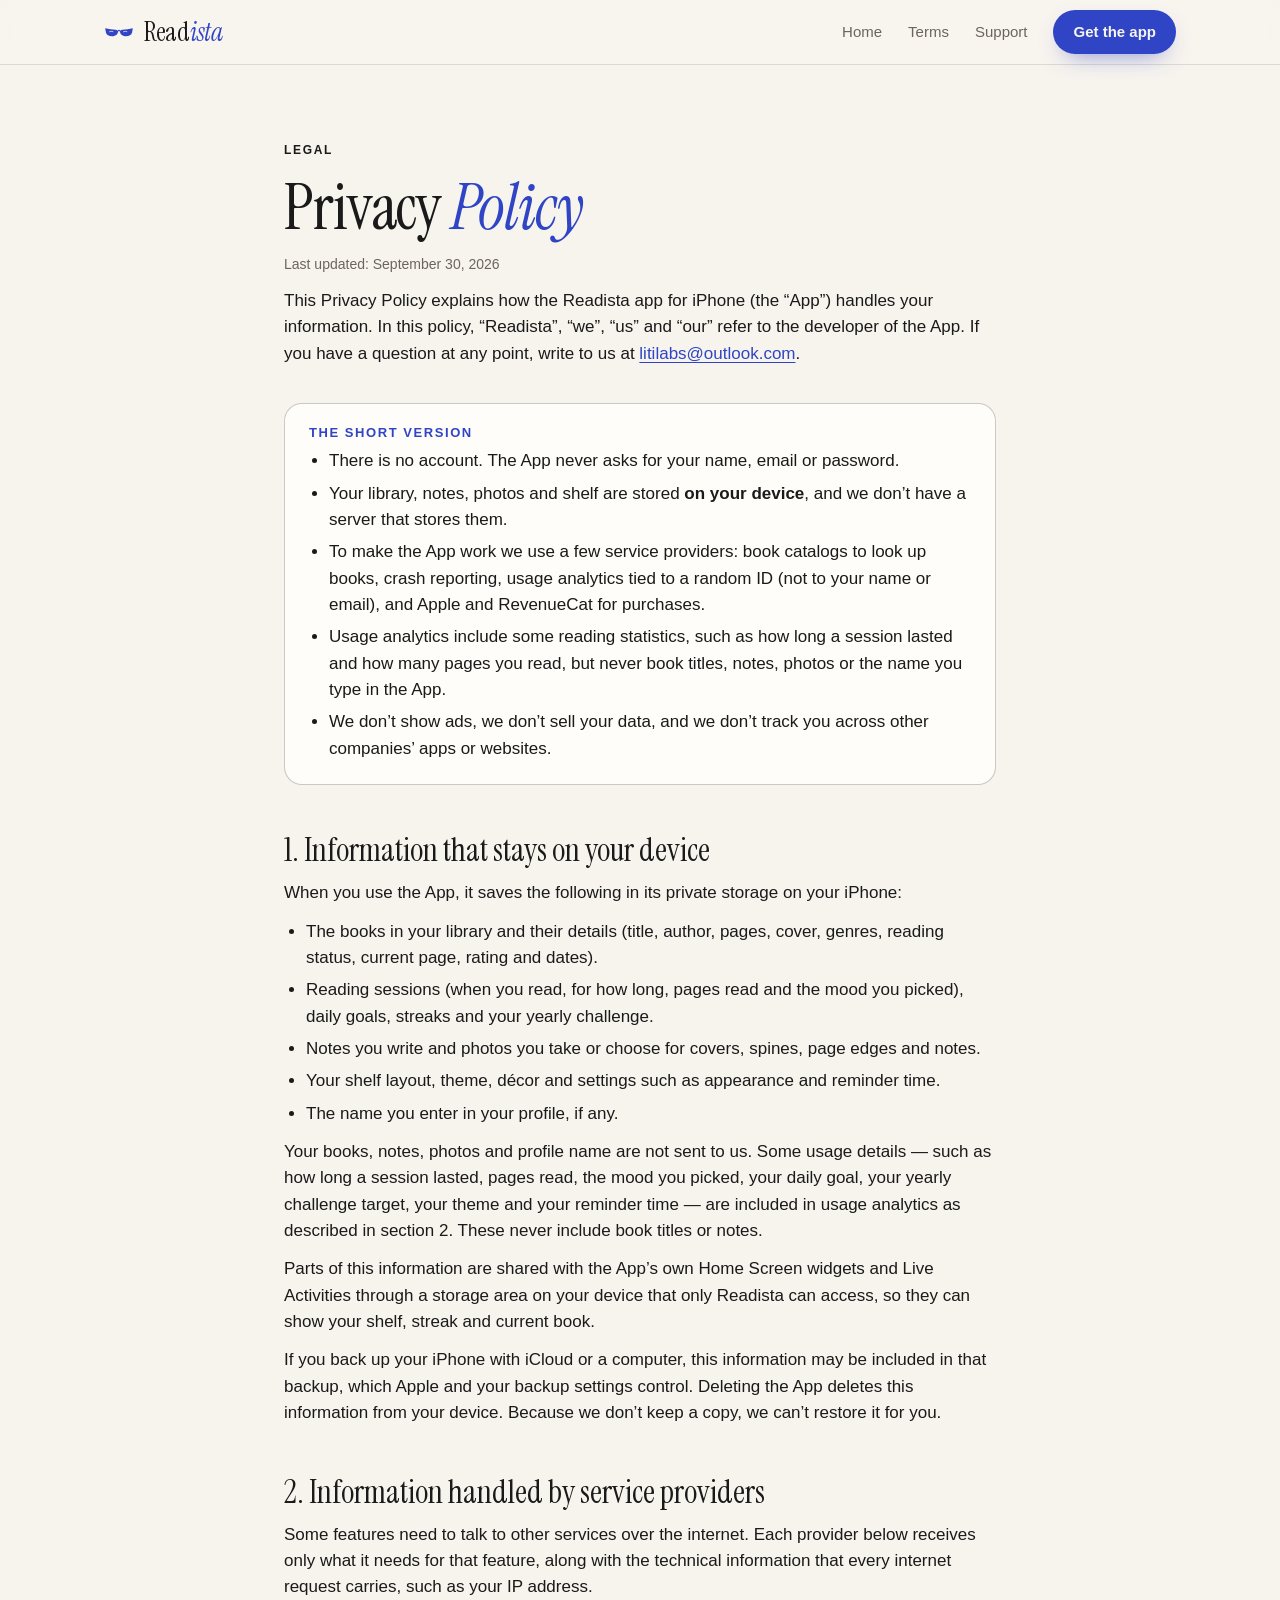
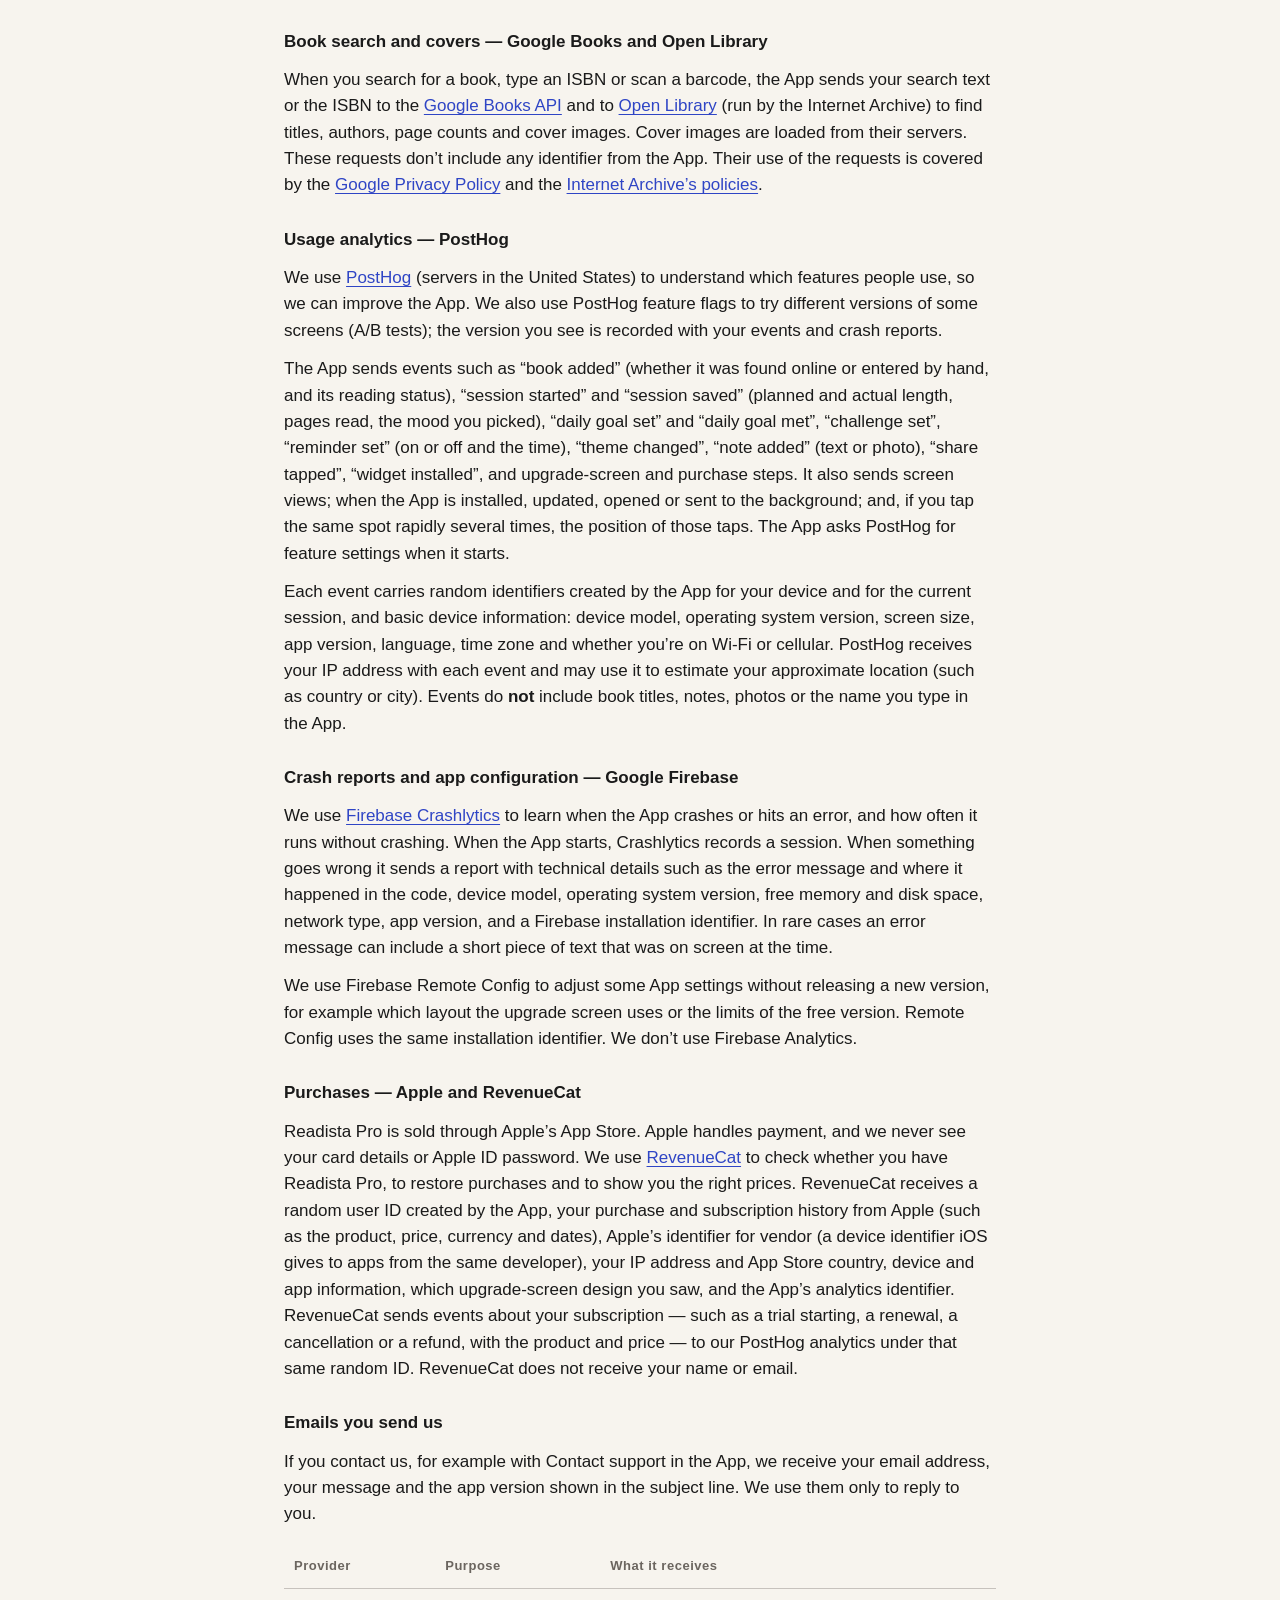
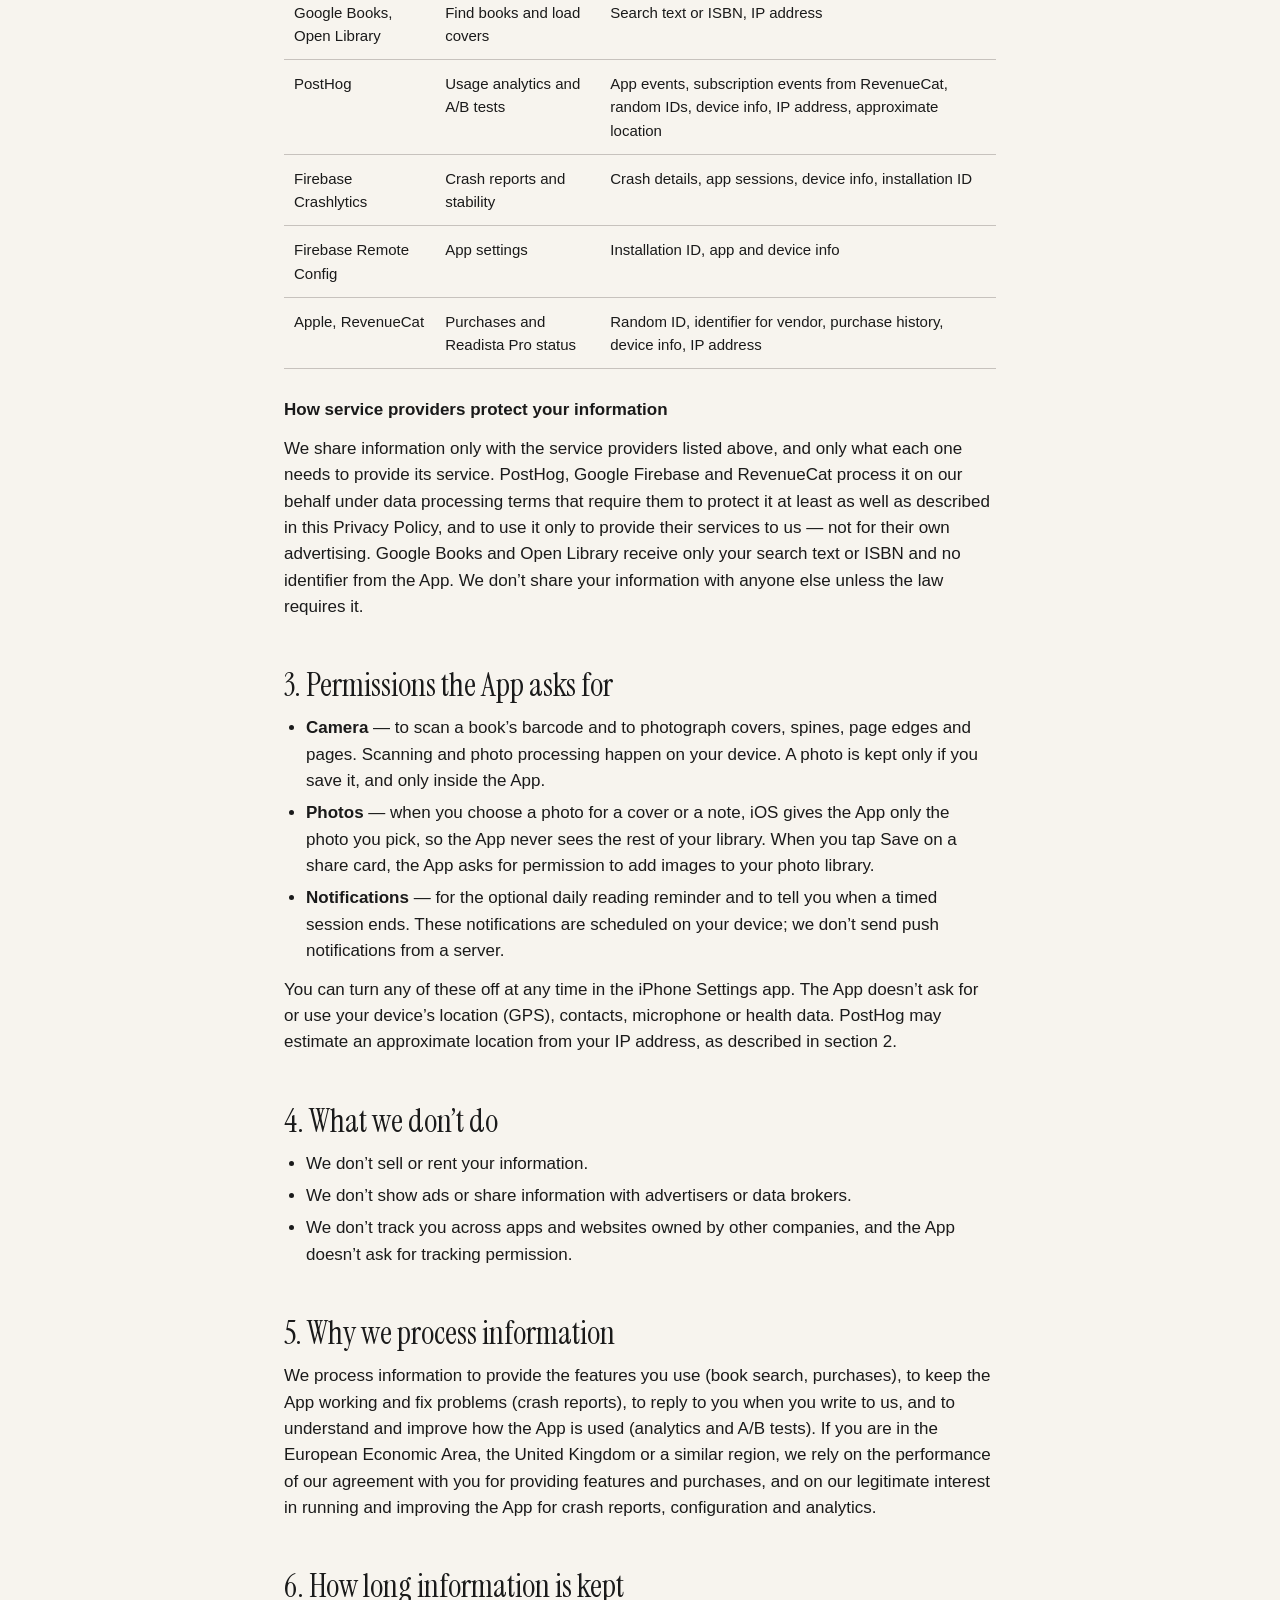
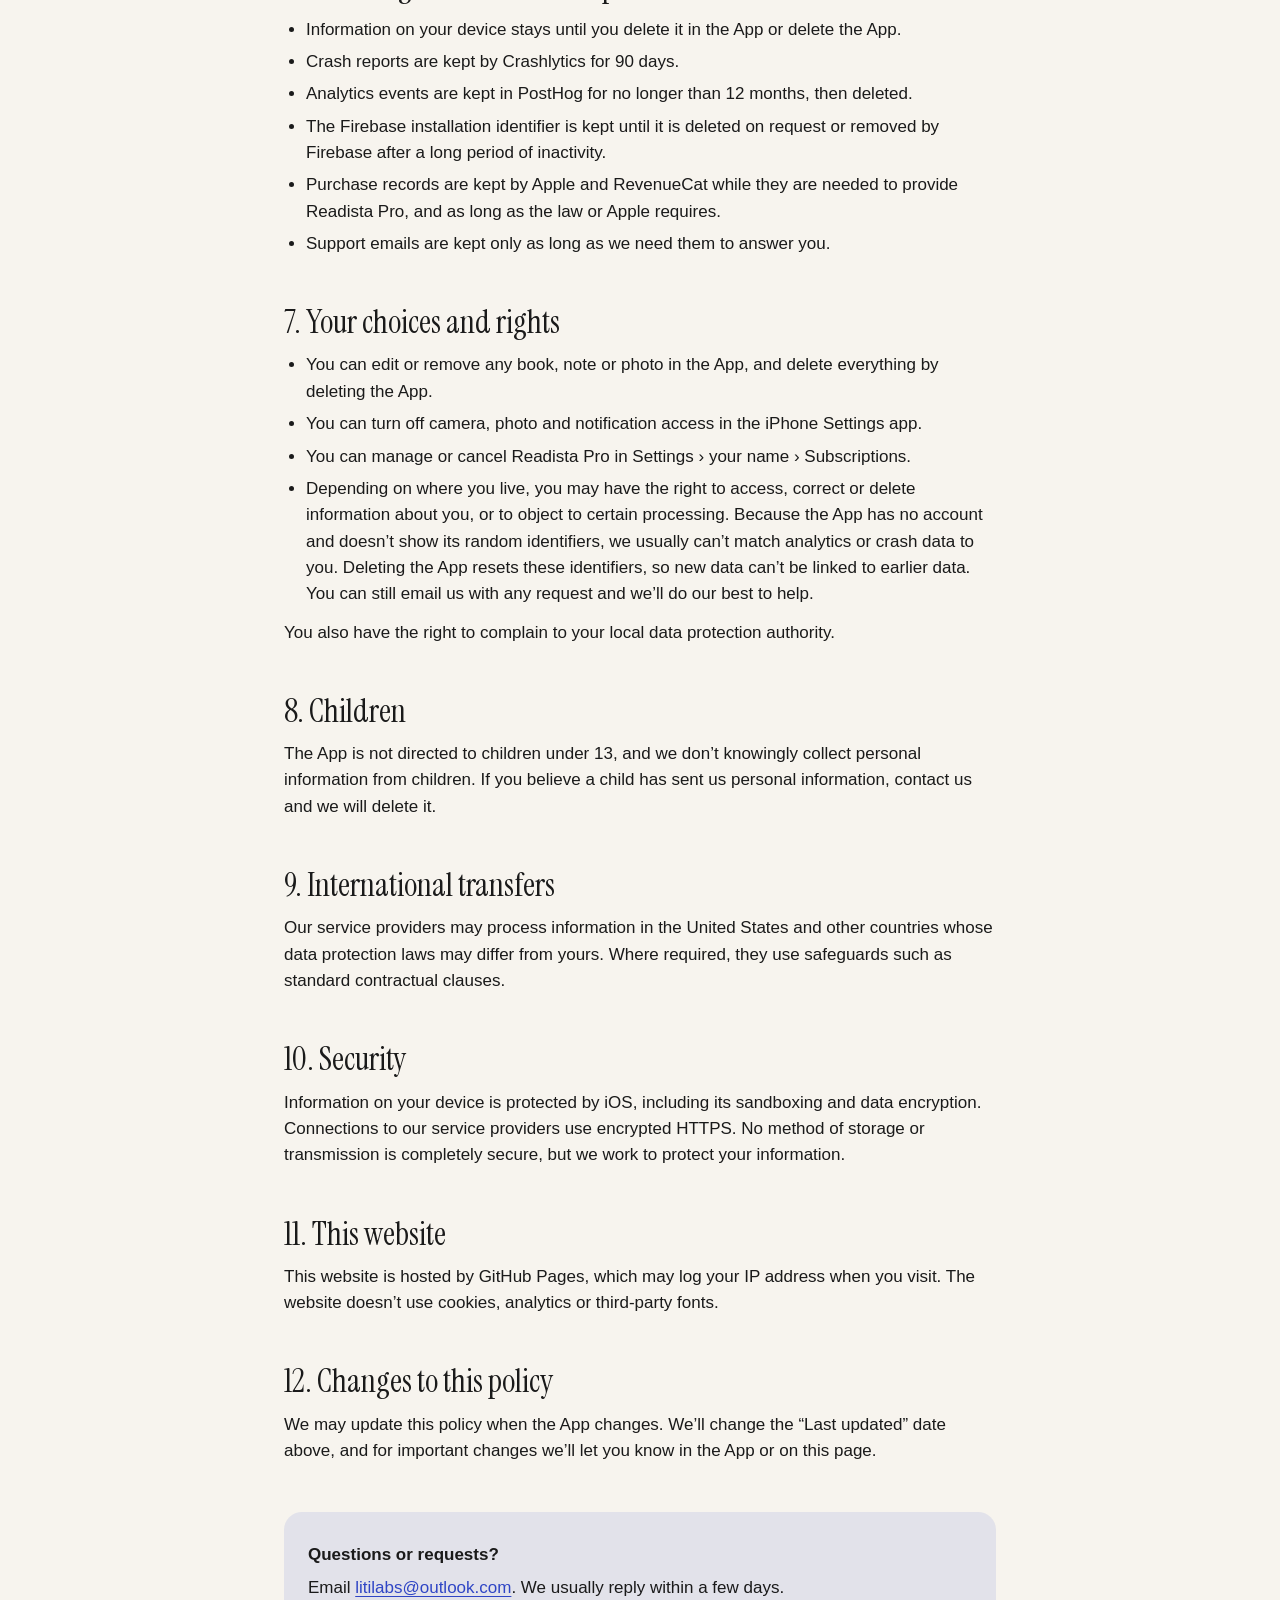
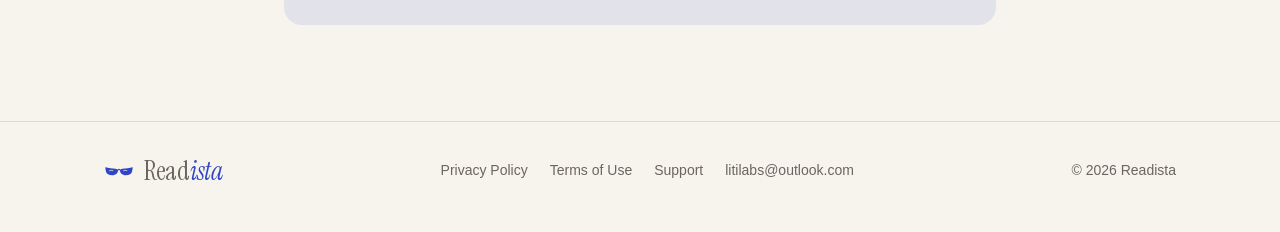
==== privacy.html @ fea28d50 "Landing page Readista: trang chủ, Privacy, Terms, Support, 404; ảnh app + widget, badge App Store ch" ====
<!doctype html>
<html lang="en">
<head>
  <meta charset="utf-8">
  <meta name="viewport" content="width=device-width, initial-scale=1">
  <title>Privacy Policy — Readista</title>
  <meta name="description" content="How the Readista iPhone app handles your information: what stays on your device, what our service providers receive, and your choices.">
  <link rel="canonical" href="https://dzodzanh.github.io/readista_lading_page/privacy.html">
  <meta name="theme-color" content="#f7f4ee" media="(prefers-color-scheme: light)">
  <meta name="theme-color" content="#121110" media="(prefers-color-scheme: dark)">
  <link rel="icon" type="image/png" href="images/favicon.png">
  <link rel="apple-touch-icon" href="images/apple-touch-icon.png">
  <link rel="stylesheet" href="styles.css">
</head>
<body>
  <svg width="0" height="0" style="position:absolute" aria-hidden="true">
    <symbol id="mark" viewBox="-13 -6.6 26 9.6">
      <path d="M-12 -5 L-7.5 -4.2 Q-1.8 -4.2 -0.8 -2.6 Q-0.8 1.2 -5 1.8 Q-10.4 2.1 -11.3 -1.4 Z" fill="currentColor"/>
      <path d="M12 -5 L7.5 -4.2 Q1.8 -4.2 0.8 -2.6 Q0.8 1.2 5 1.8 Q10.4 2.1 11.3 -1.4 Z" fill="currentColor"/>
      <path d="M-0.8 -2.6 Q0 -4.2 0.8 -2.6" fill="none" stroke="currentColor" stroke-width="0.9" stroke-linecap="round"/>
      <path d="M-8.2 -2.1 Q-6.9 -2.8 -5.3 -2.2 M3.9 -2.1 Q5.2 -2.8 6.8 -2.2" fill="none" stroke="var(--canvas)" stroke-width="0.6" stroke-linecap="round"/>
    </symbol>
  </svg>

  <header class="site-header">
    <div class="wrap">
      <a class="brand" href="./" aria-label="Readista home">
        <svg class="mark" aria-hidden="true"><use href="#mark"/></svg>
        <span class="wordmark">Read<em>ista</em></span>
      </a>
      <nav class="nav" aria-label="Main">
        <a href="./">Home</a>
        <a href="terms.html">Terms</a>
        <a href="support.html">Support</a>
        <a class="btn" href="https://apps.apple.com/app/id6816849247">Get the app</a>
      </nav>
    </div>
  </header>

  <main class="doc">
    <div class="wrap">
      <p class="eyebrow eyebrow--accent">Legal</p>
      <h1>Privacy <em>Policy</em></h1>
      <p class="updated">Last updated: September 30, 2026</p>

      <p>This Privacy Policy explains how the Readista app for iPhone (the “App”) handles your information. In this policy, “Readista”, “we”, “us” and “our” refer to the developer of the App. If you have a question at any point, write to us at <a href="mailto:litilabs@outlook.com">litilabs@outlook.com</a>.</p>

      <div class="summary">
        <h2>The short version</h2>
        <ul>
          <li>There is no account. The App never asks for your name, email or password.</li>
          <li>Your library, notes, photos and shelf are stored <strong>on your device</strong>, and we don’t have a server that stores them.</li>
          <li>To make the App work we use a few service providers: book catalogs to look up books, crash reporting, usage analytics tied to a random ID (not to your name or email), and Apple and RevenueCat for purchases.</li>
          <li>Usage analytics include some reading statistics, such as how long a session lasted and how many pages you read, but never book titles, notes, photos or the name you type in the App.</li>
          <li>We don’t show ads, we don’t sell your data, and we don’t track you across other companies’ apps or websites.</li>
        </ul>
      </div>

      <h2>1. Information that stays on your device</h2>
      <p>When you use the App, it saves the following in its private storage on your iPhone:</p>
      <ul>
        <li>The books in your library and their details (title, author, pages, cover, genres, reading status, current page, rating and dates).</li>
        <li>Reading sessions (when you read, for how long, pages read and the mood you picked), daily goals, streaks and your yearly challenge.</li>
        <li>Notes you write and photos you take or choose for covers, spines, page edges and notes.</li>
        <li>Your shelf layout, theme, décor and settings such as appearance and reminder time.</li>
        <li>The name you enter in your profile, if any.</li>
      </ul>
      <p>Your books, notes, photos and profile name are not sent to us. Some usage details — such as how long a session lasted, pages read, the mood you picked, your daily goal, your yearly challenge target, your theme and your reminder time — are included in usage analytics as described in section 2. These never include book titles or notes.</p>
      <p>Parts of this information are shared with the App’s own Home Screen widgets and Live Activities through a storage area on your device that only Readista can access, so they can show your shelf, streak and current book.</p>
      <p>If you back up your iPhone with iCloud or a computer, this information may be included in that backup, which Apple and your backup settings control. Deleting the App deletes this information from your device. Because we don’t keep a copy, we can’t restore it for you.</p>

      <h2>2. Information handled by service providers</h2>
      <p>Some features need to talk to other services over the internet. Each provider below receives only what it needs for that feature, along with the technical information that every internet request carries, such as your IP address.</p>

      <h3>Book search and covers — Google Books and Open Library</h3>
      <p>When you search for a book, type an ISBN or scan a barcode, the App sends your search text or the ISBN to the <a href="https://developers.google.com/books">Google Books API</a> and to <a href="https://openlibrary.org">Open Library</a> (run by the Internet Archive) to find titles, authors, page counts and cover images. Cover images are loaded from their servers. These requests don’t include any identifier from the App. Their use of the requests is covered by the <a href="https://policies.google.com/privacy">Google Privacy Policy</a> and the <a href="https://archive.org/about/terms.php">Internet Archive’s policies</a>.</p>

      <h3>Usage analytics — PostHog</h3>
      <p>We use <a href="https://posthog.com/privacy">PostHog</a> (servers in the United States) to understand which features people use, so we can improve the App. We also use PostHog feature flags to try different versions of some screens (A/B tests); the version you see is recorded with your events and crash reports.</p>
      <p>The App sends events such as “book added” (whether it was found online or entered by hand, and its reading status), “session started” and “session saved” (planned and actual length, pages read, the mood you picked), “daily goal set” and “daily goal met”, “challenge set”, “reminder set” (on or off and the time), “theme changed”, “note added” (text or photo), “share tapped”, “widget installed”, and upgrade-screen and purchase steps. It also sends screen views; when the App is installed, updated, opened or sent to the background; and, if you tap the same spot rapidly several times, the position of those taps. The App asks PostHog for feature settings when it starts.</p>
      <p>Each event carries random identifiers created by the App for your device and for the current session, and basic device information: device model, operating system version, screen size, app version, language, time zone and whether you’re on Wi-Fi or cellular. PostHog receives your IP address with each event and may use it to estimate your approximate location (such as country or city). Events do <strong>not</strong> include book titles, notes, photos or the name you type in the App.</p>

      <h3>Crash reports and app configuration — Google Firebase</h3>
      <p>We use <a href="https://firebase.google.com/support/privacy">Firebase Crashlytics</a> to learn when the App crashes or hits an error, and how often it runs without crashing. When the App starts, Crashlytics records a session. When something goes wrong it sends a report with technical details such as the error message and where it happened in the code, device model, operating system version, free memory and disk space, network type, app version, and a Firebase installation identifier. In rare cases an error message can include a short piece of text that was on screen at the time.</p>
      <p>We use Firebase Remote Config to adjust some App settings without releasing a new version, for example which layout the upgrade screen uses or the limits of the free version. Remote Config uses the same installation identifier. We don’t use Firebase Analytics.</p>

      <h3>Purchases — Apple and RevenueCat</h3>
      <p>Readista Pro is sold through Apple’s App Store. Apple handles payment, and we never see your card details or Apple ID password. We use <a href="https://www.revenuecat.com/privacy">RevenueCat</a> to check whether you have Readista Pro, to restore purchases and to show you the right prices. RevenueCat receives a random user ID created by the App, your purchase and subscription history from Apple (such as the product, price, currency and dates), Apple’s identifier for vendor (a device identifier iOS gives to apps from the same developer), your IP address and App Store country, device and app information, which upgrade-screen design you saw, and the App’s analytics identifier. RevenueCat sends events about your subscription — such as a trial starting, a renewal, a cancellation or a refund, with the product and price — to our PostHog analytics under that same random ID. RevenueCat does not receive your name or email.</p>

      <h3>Emails you send us</h3>
      <p>If you contact us, for example with Contact support in the App, we receive your email address, your message and the app version shown in the subject line. We use them only to reply to you.</p>

      <div class="table-scroll">
        <table>
          <thead>
            <tr><th scope="col">Provider</th><th scope="col">Purpose</th><th scope="col">What it receives</th></tr>
          </thead>
          <tbody>
            <tr><td>Google Books, Open Library</td><td>Find books and load covers</td><td>Search text or ISBN, IP address</td></tr>
            <tr><td>PostHog</td><td>Usage analytics and A/B tests</td><td>App events, subscription events from RevenueCat, random IDs, device info, IP address, approximate location</td></tr>
            <tr><td>Firebase Crashlytics</td><td>Crash reports and stability</td><td>Crash details, app sessions, device info, installation ID</td></tr>
            <tr><td>Firebase Remote Config</td><td>App settings</td><td>Installation ID, app and device info</td></tr>
            <tr><td>Apple, RevenueCat</td><td>Purchases and Readista Pro status</td><td>Random ID, identifier for vendor, purchase history, device info, IP address</td></tr>
          </tbody>
        </table>
      </div>

      <h3>How service providers protect your information</h3>
      <p>We share information only with the service providers listed above, and only what each one needs to provide its service. PostHog, Google Firebase and RevenueCat process it on our behalf under data processing terms that require them to protect it at least as well as described in this Privacy Policy, and to use it only to provide their services to us — not for their own advertising. Google Books and Open Library receive only your search text or ISBN and no identifier from the App. We don’t share your information with anyone else unless the law requires it.</p>

      <h2>3. Permissions the App asks for</h2>
      <ul>
        <li><strong>Camera</strong> — to scan a book’s barcode and to photograph covers, spines, page edges and pages. Scanning and photo processing happen on your device. A photo is kept only if you save it, and only inside the App.</li>
        <li><strong>Photos</strong> — when you choose a photo for a cover or a note, iOS gives the App only the photo you pick, so the App never sees the rest of your library. When you tap Save on a share card, the App asks for permission to add images to your photo library.</li>
        <li><strong>Notifications</strong> — for the optional daily reading reminder and to tell you when a timed session ends. These notifications are scheduled on your device; we don’t send push notifications from a server.</li>
      </ul>
      <p>You can turn any of these off at any time in the iPhone Settings app. The App doesn’t ask for or use your device’s location (GPS), contacts, microphone or health data. PostHog may estimate an approximate location from your IP address, as described in section 2.</p>

      <h2>4. What we don’t do</h2>
      <ul>
        <li>We don’t sell or rent your information.</li>
        <li>We don’t show ads or share information with advertisers or data brokers.</li>
        <li>We don’t track you across apps and websites owned by other companies, and the App doesn’t ask for tracking permission.</li>
      </ul>

      <h2>5. Why we process information</h2>
      <p>We process information to provide the features you use (book search, purchases), to keep the App working and fix problems (crash reports), to reply to you when you write to us, and to understand and improve how the App is used (analytics and A/B tests). If you are in the European Economic Area, the United Kingdom or a similar region, we rely on the performance of our agreement with you for providing features and purchases, and on our legitimate interest in running and improving the App for crash reports, configuration and analytics.</p>

      <h2>6. How long information is kept</h2>
      <ul>
        <li>Information on your device stays until you delete it in the App or delete the App.</li>
        <li>Crash reports are kept by Crashlytics for 90 days.</li>
        <li>Analytics events are kept in PostHog for no longer than 12 months, then deleted.</li>
        <li>The Firebase installation identifier is kept until it is deleted on request or removed by Firebase after a long period of inactivity.</li>
        <li>Purchase records are kept by Apple and RevenueCat while they are needed to provide Readista Pro, and as long as the law or Apple requires.</li>
        <li>Support emails are kept only as long as we need them to answer you.</li>
      </ul>

      <h2>7. Your choices and rights</h2>
      <ul>
        <li>You can edit or remove any book, note or photo in the App, and delete everything by deleting the App.</li>
        <li>You can turn off camera, photo and notification access in the iPhone Settings app.</li>
        <li>You can manage or cancel Readista Pro in Settings › your name › Subscriptions.</li>
        <li>Depending on where you live, you may have the right to access, correct or delete information about you, or to object to certain processing. Because the App has no account and doesn’t show its random identifiers, we usually can’t match analytics or crash data to you. Deleting the App resets these identifiers, so new data can’t be linked to earlier data. You can still email us with any request and we’ll do our best to help.</li>
      </ul>
      <p>You also have the right to complain to your local data protection authority.</p>

      <h2>8. Children</h2>
      <p>The App is not directed to children under 13, and we don’t knowingly collect personal information from children. If you believe a child has sent us personal information, contact us and we will delete it.</p>

      <h2>9. International transfers</h2>
      <p>Our service providers may process information in the United States and other countries whose data protection laws may differ from yours. Where required, they use safeguards such as standard contractual clauses.</p>

      <h2>10. Security</h2>
      <p>Information on your device is protected by iOS, including its sandboxing and data encryption. Connections to our service providers use encrypted HTTPS. No method of storage or transmission is completely secure, but we work to protect your information.</p>

      <h2>11. This website</h2>
      <p>This website is hosted by GitHub Pages, which may log your IP address when you visit. The website doesn’t use cookies, analytics or third-party fonts.</p>

      <h2>12. Changes to this policy</h2>
      <p>We may update this policy when the App changes. We’ll change the “Last updated” date above, and for important changes we’ll let you know in the App or on this page.</p>

      <div class="contact">
        <p><strong>Questions or requests?</strong></p>
        <p>Email <a href="mailto:litilabs@outlook.com">litilabs@outlook.com</a>. We usually reply within a few days.</p>
      </div>
    </div>
  </main>

  <footer class="site-footer">
    <div class="wrap">
      <a class="brand" href="./" aria-label="Readista home">
        <svg class="mark" aria-hidden="true"><use href="#mark"/></svg>
        <span class="wordmark">Read<em>ista</em></span>
      </a>
      <nav aria-label="Footer">
        <a href="privacy.html" aria-current="page">Privacy Policy</a>
        <a href="terms.html">Terms of Use</a>
        <a href="support.html">Support</a>
        <a href="mailto:litilabs@outlook.com">litilabs@outlook.com</a>
      </nav>
      <span>© 2026 Readista</span>
    </div>
  </footer>
</body>
</html>
---- styles.css ----
/* Readista — landing + legal pages. Tokens mirror lib/theme/app_colors.dart. */

@font-face {
  font-family: "Instrument Serif";
  src: url("fonts/InstrumentSerif-Regular.ttf") format("truetype");
  font-style: normal;
  font-weight: 400;
  font-display: swap;
}

@font-face {
  font-family: "Instrument Serif";
  src: url("fonts/InstrumentSerif-Italic.ttf") format("truetype");
  font-style: italic;
  font-weight: 400;
  font-display: swap;
}

:root {
  --canvas: #f7f4ee;
  --surface: #fffdf9;
  --sunken: #efeae1;
  --ink: #1a1a1a;
  --ink-soft: #6b655f;
  --warm: #8c8680;
  --hair: rgba(140, 134, 128, 0.45);
  --hair-soft: rgba(140, 134, 128, 0.25);
  --accent: #2f45c5;
  --accent-text: #2f45c5;
  --accent-tint: rgba(47, 69, 197, 0.1);
  --on-accent: #f7f4ee;
  --gold: #c4a36e;
  --shadow: 0 30px 60px -30px rgba(60, 40, 20, 0.35);
  --shadow-soft: 0 18px 40px -24px rgba(60, 40, 20, 0.3);
  --serif: "Instrument Serif", "Iowan Old Style", "Times New Roman", serif;
  --sans: -apple-system, BlinkMacSystemFont, "SF Pro Text", "Helvetica Neue", Helvetica, Arial, sans-serif;
  --radius: 22px;
  --max: 1120px;
  color-scheme: light;
}

@media (prefers-color-scheme: dark) {
  :root {
    --canvas: #121110;
    --surface: #1c1a18;
    --sunken: #262320;
    --ink: #f7f4ee;
    --ink-soft: #b3aca3;
    --warm: #8c8680;
    --hair: rgba(247, 244, 238, 0.14);
    --hair-soft: rgba(247, 244, 238, 0.08);
    --accent: #4f63d8;
    --accent-text: #9da9f5;
    --accent-tint: rgba(79, 99, 216, 0.18);
    --shadow: 0 30px 60px -30px rgba(0, 0, 0, 0.7);
    --shadow-soft: 0 18px 40px -24px rgba(0, 0, 0, 0.6);
    color-scheme: dark;
  }

  .ticks li::before {
    background-image: url("data:image/svg+xml,%3Csvg xmlns='http://www.w3.org/2000/svg' viewBox='0 0 16 16'%3E%3Cpath d='M4.5 8.2l2.3 2.3 4.7-4.9' fill='none' stroke='%239da9f5' stroke-width='1.8' stroke-linecap='round' stroke-linejoin='round'/%3E%3C/svg%3E");
  }
}

*,
*::before,
*::after {
  box-sizing: border-box;
}

html {
  -webkit-text-size-adjust: 100%;
  scroll-behavior: smooth;
  scroll-padding-top: 80px;
}

body {
  margin: 0;
  background: var(--canvas);
  color: var(--ink);
  font-family: var(--sans);
  font-size: 17px;
  line-height: 1.55;
  -webkit-font-smoothing: antialiased;
  text-rendering: optimizeLegibility;
}

img {
  display: block;
  max-width: 100%;
  height: auto;
}

a {
  color: var(--accent-text);
  text-decoration-thickness: 1px;
  text-underline-offset: 3px;
}

a:focus-visible,
button:focus-visible {
  outline: 2px solid var(--accent);
  outline-offset: 3px;
}

.wrap {
  width: 100%;
  max-width: var(--max);
  margin: 0 auto;
  padding: 0 24px;
}

.serif {
  font-family: var(--serif);
  font-weight: 400;
}

.eyebrow {
  display: inline-flex;
  align-items: center;
  gap: 8px;
  margin: 0;
  font-size: 12px;
  font-weight: 600;
  letter-spacing: 0.14em;
  text-transform: uppercase;
  color: var(--ink-soft);
}

.eyebrow--accent {
  color: var(--accent-text);
}

.mark {
  width: 26px;
  height: 10px;
  flex-shrink: 0;
  color: var(--accent);
}

/* ---------- Header ---------- */

.site-header {
  position: sticky;
  top: 0;
  z-index: 20;
  background: color-mix(in srgb, var(--canvas) 88%, transparent);
  -webkit-backdrop-filter: saturate(160%) blur(18px);
  backdrop-filter: saturate(160%) blur(18px);
  border-bottom: 0.5px solid var(--hair-soft);
}

.site-header .wrap {
  display: flex;
  align-items: center;
  justify-content: space-between;
  gap: 16px;
  height: 64px;
}

.brand {
  display: inline-flex;
  align-items: center;
  gap: 10px;
  color: var(--ink);
  text-decoration: none;
}

.brand .mark {
  width: 30px;
  height: 12px;
}

.wordmark {
  font-family: var(--serif);
  font-size: 26px;
  line-height: 1;
  letter-spacing: -0.01em;
}

.wordmark em {
  color: var(--accent-text);
}

.nav {
  display: flex;
  align-items: center;
  gap: 26px;
  font-size: 15px;
}

.nav a {
  color: var(--ink-soft);
  text-decoration: none;
}

.nav a:hover {
  color: var(--ink);
}

.nav .btn {
  color: var(--on-accent);
}

/* ---------- Buttons ---------- */

.btn {
  display: inline-flex;
  align-items: center;
  justify-content: center;
  gap: 8px;
  height: 44px;
  padding: 0 20px;
  border-radius: 999px;
  background: var(--accent);
  color: var(--on-accent);
  font-size: 15px;
  font-weight: 600;
  text-decoration: none;
  white-space: nowrap;
  box-shadow: 0 10px 24px -12px rgba(47, 69, 197, 0.7);
  transition: transform 0.15s ease, box-shadow 0.15s ease;
}

.btn:hover {
  transform: translateY(-1px);
}

.btn:active {
  transform: translateY(0) scale(0.98);
}

.btn--lg {
  height: 56px;
  padding: 0 26px;
  font-size: 17px;
}

.btn--ghost {
  background: transparent;
  color: var(--ink);
  border: 0.5px solid var(--ink);
  box-shadow: none;
}

.app-store-badge {
  display: inline-block;
  line-height: 0;
  border-radius: 12px;
  transition: transform 0.15s ease;
}

.app-store-badge:hover {
  transform: translateY(-1px);
}

.app-store-badge img {
  height: 54px;
  width: auto;
}

.legal-note {
  flex-basis: 100%;
  margin: 0;
  font-size: 12px;
  color: var(--warm);
}

/* ---------- Hero ---------- */

.hero {
  position: relative;
  overflow: hidden;
  padding: 72px 0 96px;
}

.hero::before {
  content: "";
  position: absolute;
  inset: -20% -10% auto;
  height: 720px;
  background: radial-gradient(ellipse 50% 45% at 72% 35%, rgba(255, 214, 150, 0.35), transparent 70%);
  pointer-events: none;
}

.hero .wrap {
  position: relative;
  display: grid;
  grid-template-columns: minmax(0, 1.2fr) minmax(0, 0.8fr);
  align-items: center;
  gap: 48px;
}

.hero h1 {
  margin: 18px 0 0;
  font-family: var(--serif);
  font-weight: 400;
  font-size: clamp(46px, 6.6vw, 80px);
  line-height: 0.98;
  letter-spacing: -0.02em;
}

.hero h1 em {
  display: block;
  color: var(--accent-text);
}

.hero .lede {
  max-width: 34ch;
  margin: 24px 0 0;
  font-size: 19px;
  line-height: 1.55;
  color: var(--ink-soft);
}

.hero .cta {
  display: flex;
  flex-wrap: wrap;
  align-items: center;
  gap: 16px 20px;
  margin-top: 36px;
}

.hero .fine {
  margin: 0;
  font-size: 14px;
  color: var(--ink-soft);
}

.hero-visual {
  position: relative;
  justify-self: center;
  width: min(100%, 400px);
}

.phone {
  position: relative;
  width: 100%;
  max-width: 330px;
  margin: 0 auto;
  padding: 10px;
  border-radius: 54px;
  background: #1a1a1a;
  box-shadow: var(--shadow), inset 0 0 0 1.5px #3a3733;
}

.phone img {
  width: 100%;
  border-radius: 44px;
}

.float {
  position: absolute;
  border-radius: 24px;
  box-shadow: 0 24px 40px -18px rgba(40, 25, 5, 0.45);
}

.float--streak {
  width: 36%;
  left: -4%;
  top: 16%;
  transform: rotate(-6deg);
}

.float--book {
  width: 36%;
  right: -2%;
  bottom: 12%;
  transform: rotate(5deg);
}

/* ---------- Sections ---------- */

section {
  scroll-margin-top: 72px;
}

.section {
  padding: 96px 0;
}

.section--tint {
  background: var(--surface);
  border-top: 0.5px solid var(--hair-soft);
  border-bottom: 0.5px solid var(--hair-soft);
}

.section-head {
  max-width: 640px;
  margin: 0 auto 56px;
  text-align: center;
}

.section-head h2 {
  margin: 14px 0 0;
  font-family: var(--serif);
  font-weight: 400;
  font-size: clamp(38px, 5vw, 58px);
  line-height: 1.02;
  letter-spacing: -0.015em;
}

.section-head h2 em {
  color: var(--accent-text);
}

.section-head p {
  margin: 16px auto 0;
  max-width: 48ch;
  color: var(--ink-soft);
}

/* Feature rows: text + phone, alternating. */

.feature {
  display: grid;
  grid-template-columns: repeat(2, minmax(0, 1fr));
  align-items: center;
  gap: 56px;
}

.feature + .feature {
  margin-top: 104px;
}

.feature:nth-child(even) .feature-copy {
  order: 2;
}

.feature-copy h3 {
  margin: 12px 0 0;
  font-family: var(--serif);
  font-weight: 400;
  font-size: clamp(34px, 4vw, 46px);
  line-height: 1.05;
  letter-spacing: -0.01em;
}

.feature-copy h3 em {
  color: var(--accent-text);
}

.feature-copy p {
  margin: 16px 0 0;
  max-width: 40ch;
  color: var(--ink-soft);
}

.ticks {
  margin: 22px 0 0;
  padding: 0;
  list-style: none;
}

.ticks li {
  position: relative;
  padding-left: 28px;
  margin-top: 10px;
  font-size: 16px;
}

.ticks li::before {
  content: "";
  position: absolute;
  left: 0;
  top: 5px;
  width: 16px;
  height: 16px;
  border-radius: 50%;
  background: var(--accent-tint)
    url("data:image/svg+xml,%3Csvg xmlns='http://www.w3.org/2000/svg' viewBox='0 0 16 16'%3E%3Cpath d='M4.5 8.2l2.3 2.3 4.7-4.9' fill='none' stroke='%232f45c5' stroke-width='1.8' stroke-linecap='round' stroke-linejoin='round'/%3E%3C/svg%3E")
    center / 16px no-repeat;
}

.feature-visual {
  display: flex;
  justify-content: center;
}

.feature-visual .phone {
  max-width: 300px;
}

/* Theme gallery */

.themes {
  display: grid;
  grid-template-columns: repeat(4, minmax(0, 1fr));
  gap: 20px;
}

.theme {
  margin: 0;
}

.theme img {
  width: 100%;
  aspect-ratio: 560 / 794;
  object-fit: cover;
  border-radius: 18px;
  box-shadow: var(--shadow-soft), inset 0 0 0 0.5px rgba(0, 0, 0, 0.08);
  background: var(--sunken);
}

.theme figcaption {
  margin-top: 12px;
}

.theme b {
  display: block;
  font-family: var(--serif);
  font-size: 22px;
  font-weight: 400;
  line-height: 1.1;
}

.theme span {
  font-size: 13px;
  color: var(--ink-soft);
}

/* Widgets collage */

.widgets {
  display: grid;
  grid-template-columns: 1.35fr 1fr;
  gap: 22px;
  align-items: start;
  max-width: 880px;
  margin: 0 auto;
}

.widgets img {
  width: 100%;
  border-radius: 22px;
  box-shadow: var(--shadow-soft);
}

.widget-stack {
  display: grid;
  gap: 22px;
}

.widget-pair {
  display: grid;
  grid-template-columns: repeat(2, minmax(0, 1fr));
  gap: 22px;
}

.lock-row {
  display: flex;
  align-items: center;
  justify-content: center;
  gap: 18px;
  margin-top: 36px;
  color: var(--ink-soft);
  font-size: 14px;
}

.lock-row .lock {
  padding: 14px 18px;
  border-radius: 20px;
  background: #1b1f33;
  display: flex;
  align-items: center;
  gap: 16px;
}

.lock-row .lock img {
  height: 58px;
  width: auto;
  box-shadow: none;
  border-radius: 0;
}

/* Privacy promise */

.promise {
  display: grid;
  grid-template-columns: repeat(3, minmax(0, 1fr));
  gap: 20px;
}

.card {
  padding: 26px 24px;
  border-radius: var(--radius);
  background: var(--surface);
  border: 0.5px solid var(--hair);
}

.section--tint .card {
  background: var(--canvas);
}

.card h3 {
  margin: 14px 0 0;
  font-family: var(--serif);
  font-weight: 400;
  font-size: 28px;
  line-height: 1.1;
}

.card p {
  margin: 10px 0 0;
  font-size: 16px;
  color: var(--ink-soft);
}

.card .icon {
  display: grid;
  place-items: center;
  width: 40px;
  height: 40px;
  border-radius: 50%;
  background: var(--accent-tint);
  color: var(--accent-text);
}

.card .icon svg {
  width: 20px;
  height: 20px;
}

/* Final CTA */

.final {
  padding: 110px 0;
  text-align: center;
}

.final h2 {
  margin: 16px auto 0;
  max-width: 14ch;
  font-family: var(--serif);
  font-weight: 400;
  font-size: clamp(44px, 6vw, 72px);
  line-height: 1;
  letter-spacing: -0.02em;
}

.final h2 em {
  color: var(--accent-text);
}

.final p {
  margin: 18px auto 34px;
  max-width: 42ch;
  color: var(--ink-soft);
}

.final .app-icon {
  width: 88px;
  height: 88px;
  margin: 0 auto;
  border-radius: 22px;
  box-shadow: var(--shadow-soft);
}

/* ---------- Footer ---------- */

.site-footer {
  padding: 36px 0 48px;
  border-top: 0.5px solid var(--hair-soft);
  font-size: 14px;
  color: var(--ink-soft);
}

.site-footer .wrap {
  display: flex;
  flex-wrap: wrap;
  align-items: center;
  justify-content: space-between;
  gap: 16px 24px;
}

.site-footer nav {
  display: flex;
  flex-wrap: wrap;
  gap: 8px 22px;
}

.site-footer a {
  color: var(--ink-soft);
  text-decoration: none;
}

.site-footer a:hover {
  color: var(--ink);
}

/* ---------- Legal & support pages ---------- */

.doc {
  padding: 64px 0 96px;
}

.doc .wrap {
  max-width: 760px;
}

.doc h1 {
  margin: 14px 0 0;
  font-family: var(--serif);
  font-weight: 400;
  font-size: clamp(44px, 6vw, 64px);
  line-height: 1;
  letter-spacing: -0.015em;
}

.doc h1 em {
  color: var(--accent-text);
}

.doc .updated {
  margin: 14px 0 0;
  font-size: 14px;
  color: var(--ink-soft);
}

.doc .summary {
  margin: 36px 0 8px;
  padding: 22px 24px;
  border-radius: 18px;
  background: var(--surface);
  border: 0.5px solid var(--hair);
}

.doc .summary h2 {
  margin: 0 0 6px;
  font-size: 13px;
  font-family: var(--sans);
  font-weight: 600;
  letter-spacing: 0.12em;
  text-transform: uppercase;
  color: var(--accent-text);
}

.doc .summary ul {
  margin: 8px 0 0;
  padding-left: 20px;
}

.doc h2 {
  margin: 48px 0 0;
  font-family: var(--serif);
  font-weight: 400;
  font-size: 32px;
  line-height: 1.1;
}

.doc h3 {
  margin: 28px 0 0;
  font-size: 17px;
  font-weight: 600;
}

.doc p,
.doc li {
  color: var(--ink);
}

.doc p {
  margin: 12px 0 0;
}

.doc ul {
  margin: 12px 0 0;
  padding-left: 22px;
}

.doc li + li {
  margin-top: 6px;
}

.doc .muted {
  color: var(--ink-soft);
}

.doc table {
  width: 100%;
  margin-top: 16px;
  border-collapse: collapse;
  font-size: 15px;
}

.doc th,
.doc td {
  padding: 12px 10px;
  border-bottom: 0.5px solid var(--hair);
  text-align: left;
  vertical-align: top;
}

.doc th {
  font-weight: 600;
  color: var(--ink-soft);
  font-size: 13px;
  letter-spacing: 0.04em;
}

.table-scroll {
  overflow-x: auto;
  -webkit-overflow-scrolling: touch;
}

.doc .contact {
  margin-top: 48px;
  padding: 24px;
  border-radius: 18px;
  background: var(--accent-tint);
}

.doc .contact p {
  margin: 6px 0 0;
}

.faq details {
  margin-top: 14px;
  padding: 18px 20px;
  border-radius: 16px;
  background: var(--surface);
  border: 0.5px solid var(--hair);
}

.faq summary {
  cursor: pointer;
  font-weight: 600;
  list-style: none;
}

.faq summary::-webkit-details-marker {
  display: none;
}

.faq summary::after {
  content: "+";
  float: right;
  font-weight: 400;
  color: var(--ink-soft);
}

.faq details[open] summary::after {
  content: "–";
}

.faq details p {
  margin: 10px 0 0;
  color: var(--ink-soft);
}

/* ---------- Responsive ---------- */

@media (max-width: 960px) {
  .themes {
    grid-template-columns: repeat(2, minmax(0, 1fr));
  }

  .promise {
    grid-template-columns: minmax(0, 1fr);
  }
}

@media (max-width: 820px) {
  .nav a:not(.btn) {
    display: none;
  }

  .hero {
    padding: 40px 0 72px;
  }

  .hero .wrap,
  .feature {
    grid-template-columns: minmax(0, 1fr);
    gap: 40px;
  }

  .hero-copy {
    text-align: center;
  }

  .hero .lede {
    margin-left: auto;
    margin-right: auto;
  }

  .hero .cta {
    justify-content: center;
  }

  .feature:nth-child(even) .feature-copy {
    order: 0;
  }

  .feature + .feature {
    margin-top: 80px;
  }

  .feature-copy {
    text-align: center;
  }

  .feature-copy p {
    margin-left: auto;
    margin-right: auto;
  }

  .ticks {
    display: inline-block;
    text-align: left;
  }

  .widgets {
    grid-template-columns: minmax(0, 1fr);
    max-width: 560px;
  }

  .section {
    padding: 72px 0;
  }
}

@media (max-width: 480px) {
  .wrap {
    padding: 0 16px;
  }

  .themes {
    gap: 14px;
  }

  .theme b {
    font-size: 19px;
  }

  .hero-visual {
    width: min(100%, 320px);
  }

  .float--streak {
    width: 34%;
    left: -6px;
    top: 18%;
  }

  .float--book {
    width: 34%;
    right: -6px;
  }

  .lock-row {
    flex-direction: column;
  }
}

@media (prefers-reduced-motion: reduce) {
  html {
    scroll-behavior: auto;
  }

  .btn,
  .app-store-badge {
    transition: none;
  }
}
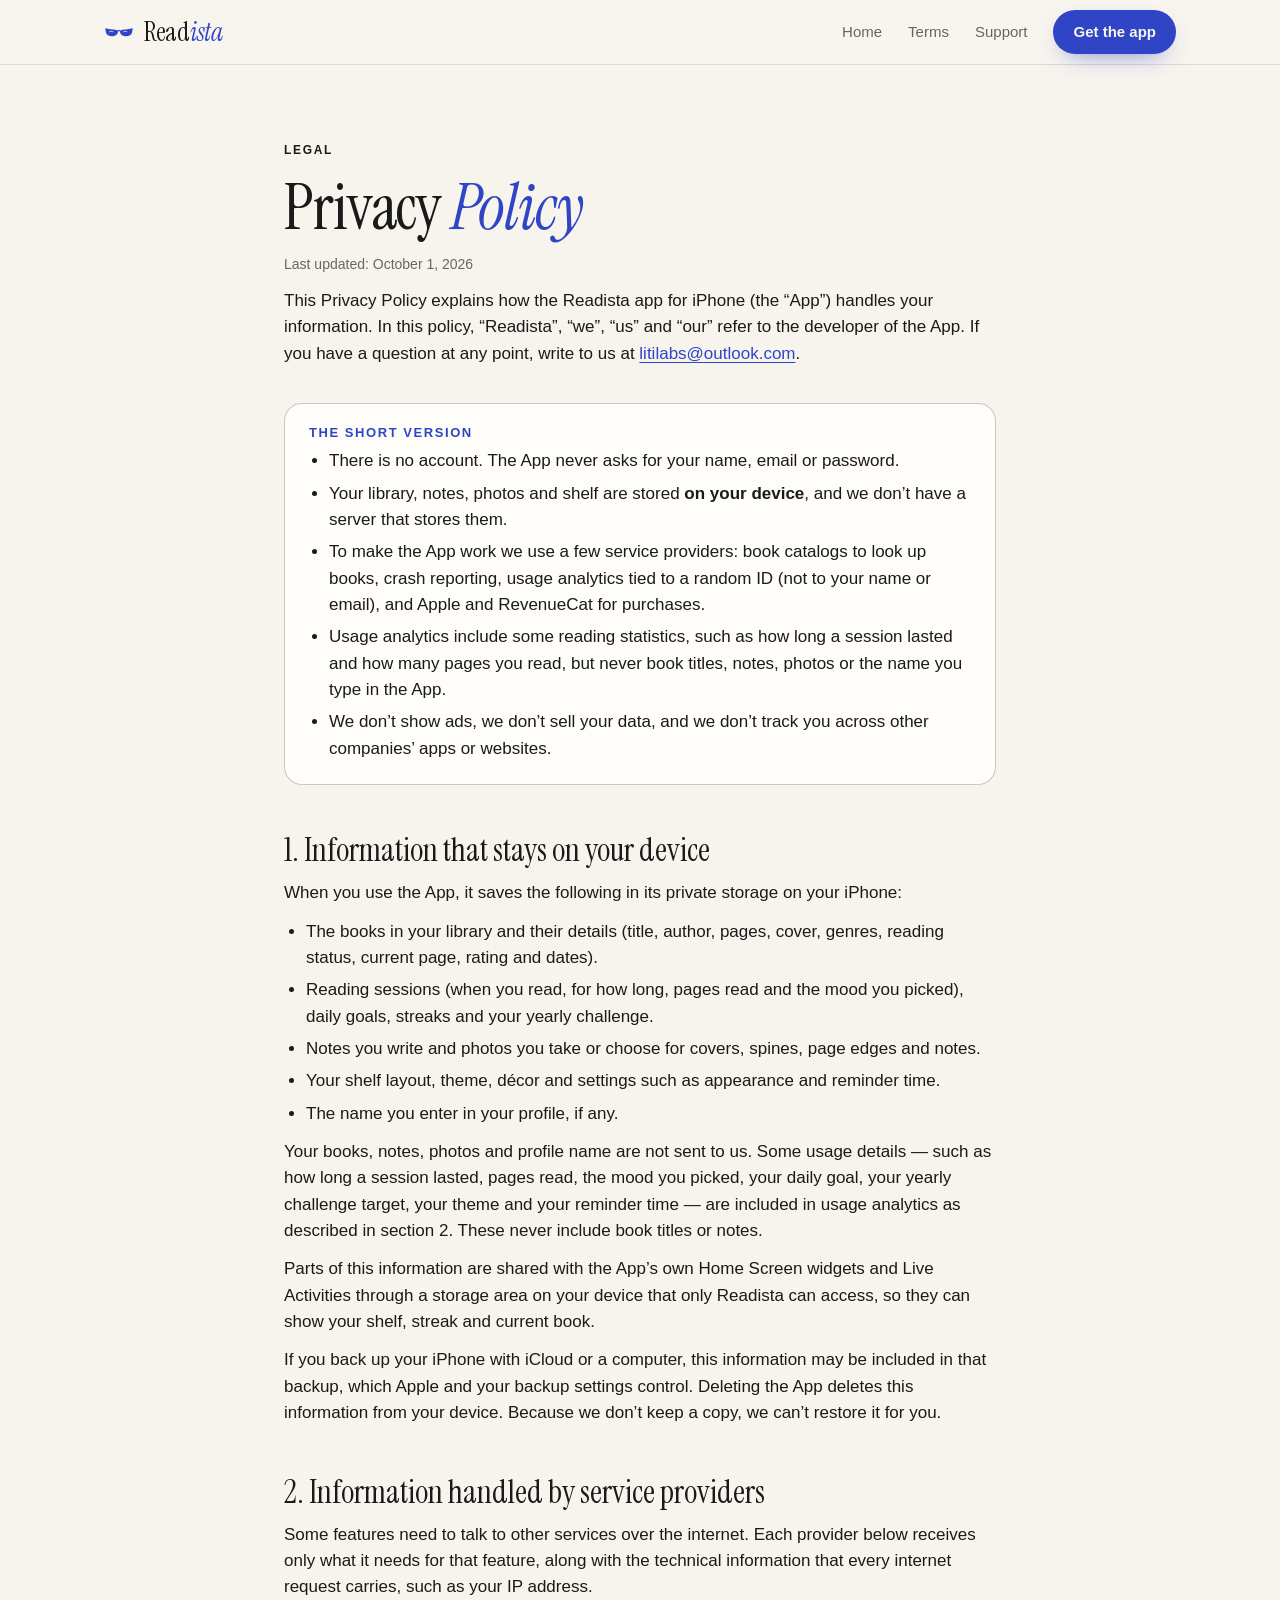
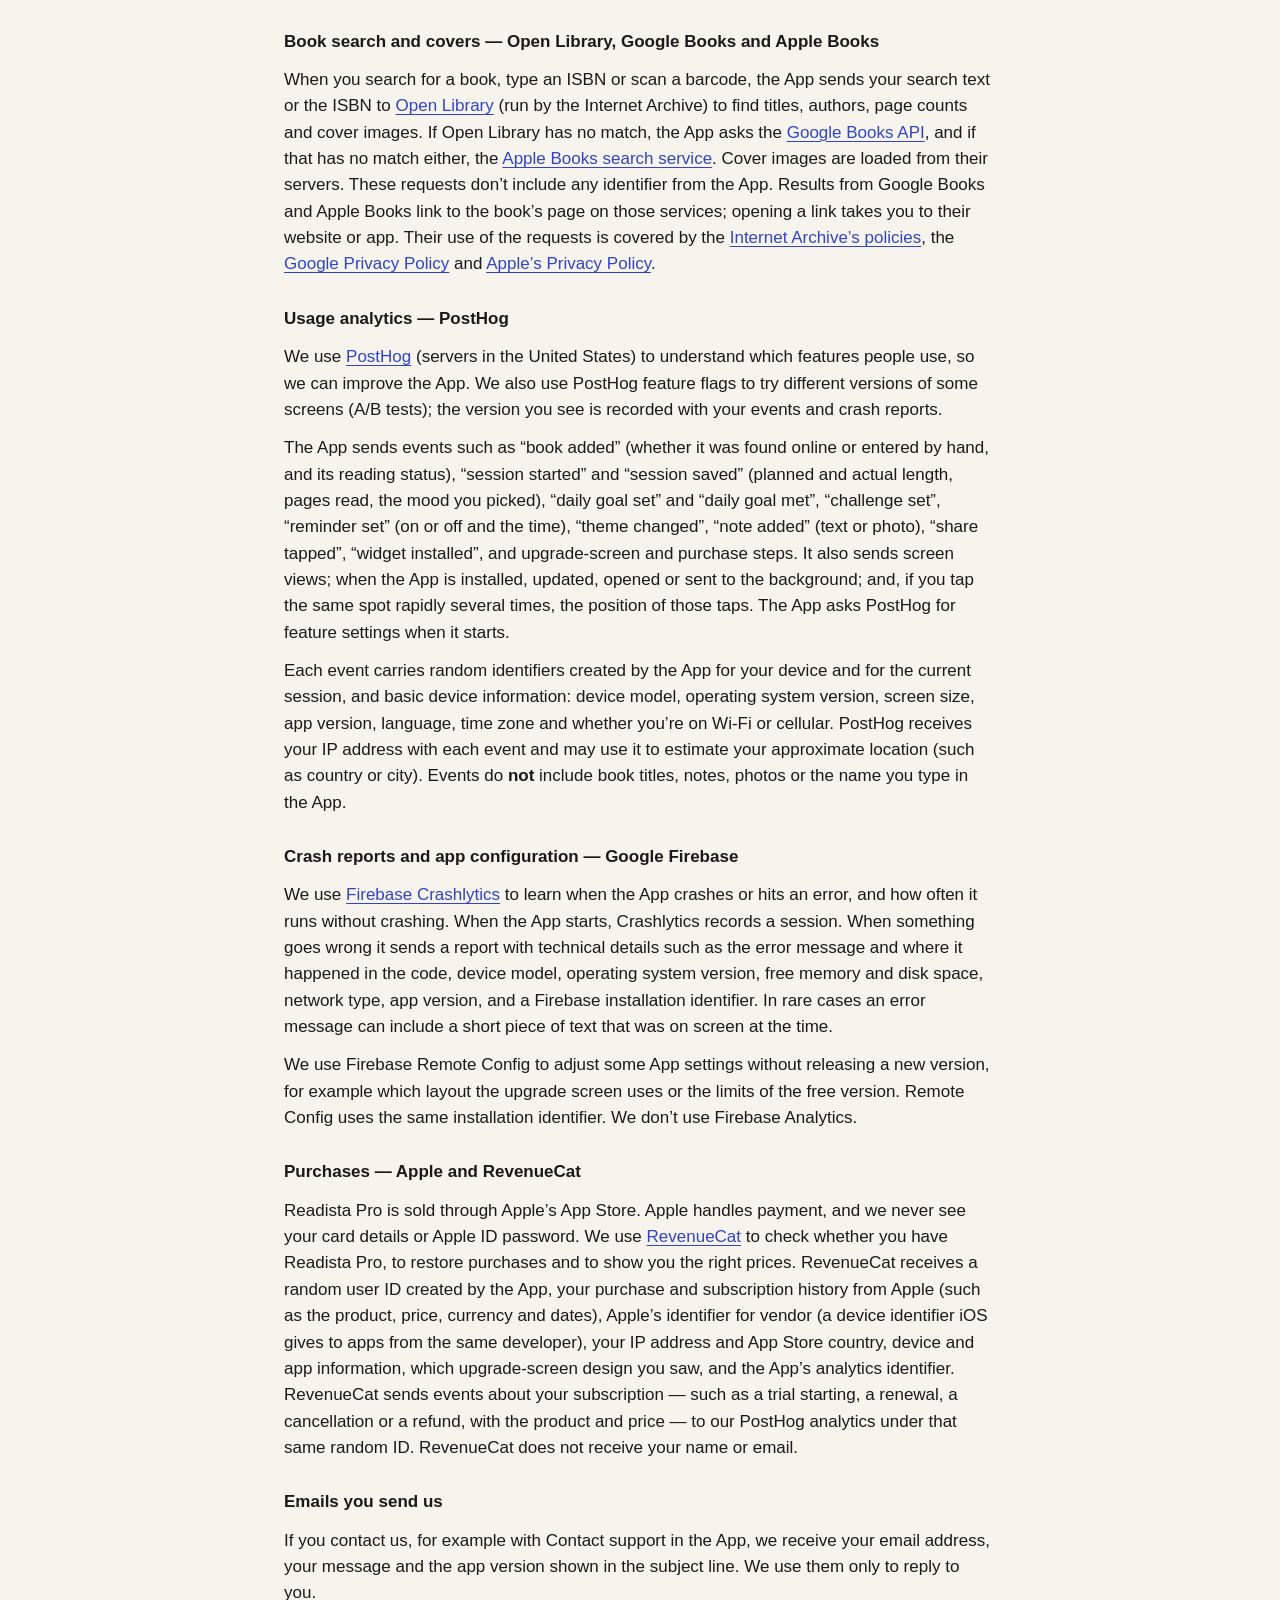
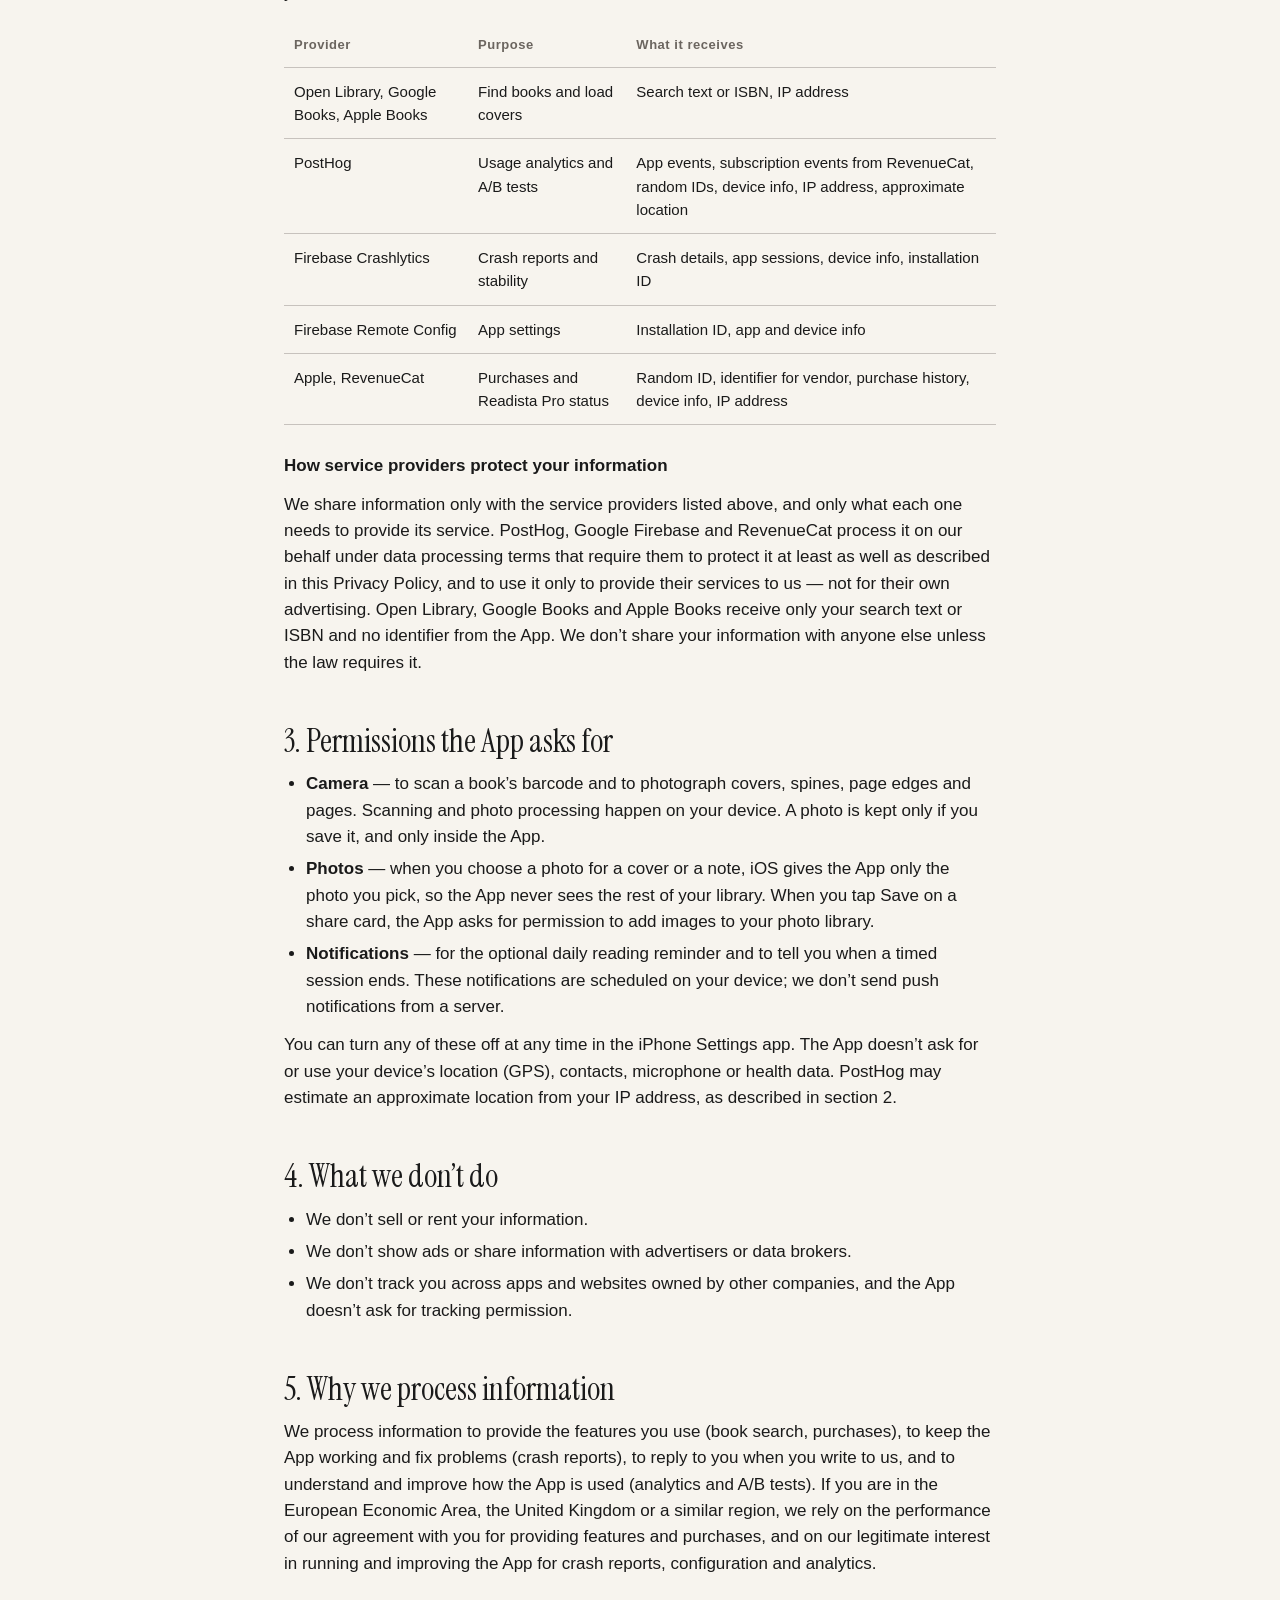
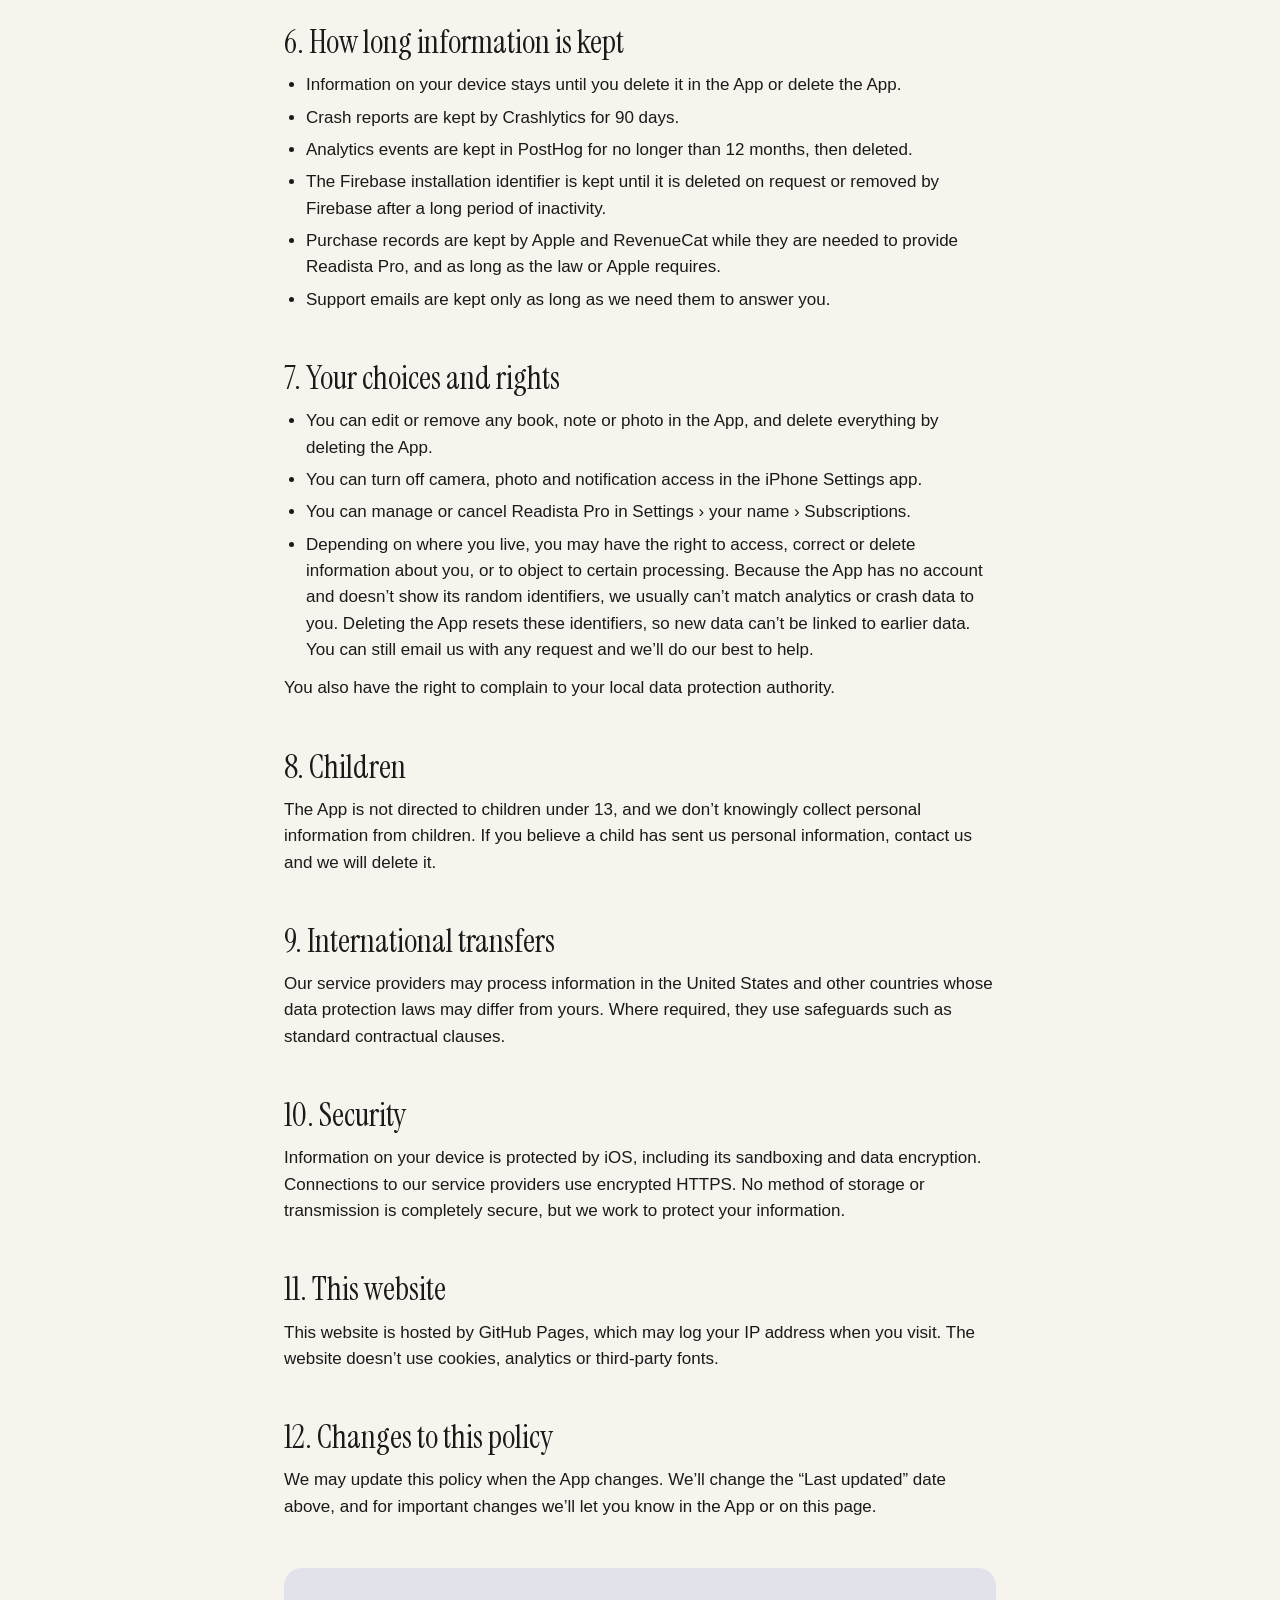
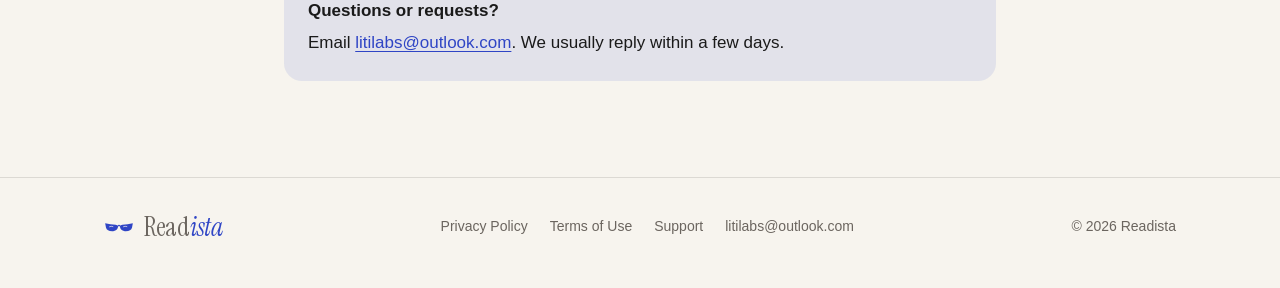
==== commit 74db107d: "Privacy/Terms: nguồn tìm sách Open Library → Google Books → Apple Books Co-Authored-By: Claude Opus " ====
--- a/privacy.html
+++ b/privacy.html
@@ -41,7 +41,7 @@
     <div class="wrap">
       <p class="eyebrow eyebrow--accent">Legal</p>
       <h1>Privacy <em>Policy</em></h1>
-      <p class="updated">Last updated: September 30, 2026</p>
+      <p class="updated">Last updated: October 1, 2026</p>
 
       <p>This Privacy Policy explains how the Readista app for iPhone (the “App”) handles your information. In this policy, “Readista”, “we”, “us” and “our” refer to the developer of the App. If you have a question at any point, write to us at <a href="mailto:litilabs@outlook.com">litilabs@outlook.com</a>.</p>
 
@@ -72,8 +72,8 @@
       <h2>2. Information handled by service providers</h2>
       <p>Some features need to talk to other services over the internet. Each provider below receives only what it needs for that feature, along with the technical information that every internet request carries, such as your IP address.</p>
 
-      <h3>Book search and covers — Google Books and Open Library</h3>
-      <p>When you search for a book, type an ISBN or scan a barcode, the App sends your search text or the ISBN to the <a href="https://developers.google.com/books">Google Books API</a> and to <a href="https://openlibrary.org">Open Library</a> (run by the Internet Archive) to find titles, authors, page counts and cover images. Cover images are loaded from their servers. These requests don’t include any identifier from the App. Their use of the requests is covered by the <a href="https://policies.google.com/privacy">Google Privacy Policy</a> and the <a href="https://archive.org/about/terms.php">Internet Archive’s policies</a>.</p>
+      <h3>Book search and covers — Open Library, Google Books and Apple Books</h3>
+      <p>When you search for a book, type an ISBN or scan a barcode, the App sends your search text or the ISBN to <a href="https://openlibrary.org">Open Library</a> (run by the Internet Archive) to find titles, authors, page counts and cover images. If Open Library has no match, the App asks the <a href="https://developers.google.com/books">Google Books API</a>, and if that has no match either, the <a href="https://performance-partners.apple.com/search-api">Apple Books search service</a>. Cover images are loaded from their servers. These requests don’t include any identifier from the App. Results from Google Books and Apple Books link to the book’s page on those services; opening a link takes you to their website or app. Their use of the requests is covered by the <a href="https://archive.org/about/terms.php">Internet Archive’s policies</a>, the <a href="https://policies.google.com/privacy">Google Privacy Policy</a> and <a href="https://www.apple.com/legal/privacy/">Apple’s Privacy Policy</a>.</p>
 
       <h3>Usage analytics — PostHog</h3>
       <p>We use <a href="https://posthog.com/privacy">PostHog</a> (servers in the United States) to understand which features people use, so we can improve the App. We also use PostHog feature flags to try different versions of some screens (A/B tests); the version you see is recorded with your events and crash reports.</p>
@@ -96,7 +96,7 @@
             <tr><th scope="col">Provider</th><th scope="col">Purpose</th><th scope="col">What it receives</th></tr>
           </thead>
           <tbody>
-            <tr><td>Google Books, Open Library</td><td>Find books and load covers</td><td>Search text or ISBN, IP address</td></tr>
+            <tr><td>Open Library, Google Books, Apple Books</td><td>Find books and load covers</td><td>Search text or ISBN, IP address</td></tr>
             <tr><td>PostHog</td><td>Usage analytics and A/B tests</td><td>App events, subscription events from RevenueCat, random IDs, device info, IP address, approximate location</td></tr>
             <tr><td>Firebase Crashlytics</td><td>Crash reports and stability</td><td>Crash details, app sessions, device info, installation ID</td></tr>
             <tr><td>Firebase Remote Config</td><td>App settings</td><td>Installation ID, app and device info</td></tr>
@@ -106,7 +106,7 @@
       </div>
 
       <h3>How service providers protect your information</h3>
-      <p>We share information only with the service providers listed above, and only what each one needs to provide its service. PostHog, Google Firebase and RevenueCat process it on our behalf under data processing terms that require them to protect it at least as well as described in this Privacy Policy, and to use it only to provide their services to us — not for their own advertising. Google Books and Open Library receive only your search text or ISBN and no identifier from the App. We don’t share your information with anyone else unless the law requires it.</p>
+      <p>We share information only with the service providers listed above, and only what each one needs to provide its service. PostHog, Google Firebase and RevenueCat process it on our behalf under data processing terms that require them to protect it at least as well as described in this Privacy Policy, and to use it only to provide their services to us — not for their own advertising. Open Library, Google Books and Apple Books receive only your search text or ISBN and no identifier from the App. We don’t share your information with anyone else unless the law requires it.</p>
 
       <h2>3. Permissions the App asks for</h2>
       <ul>
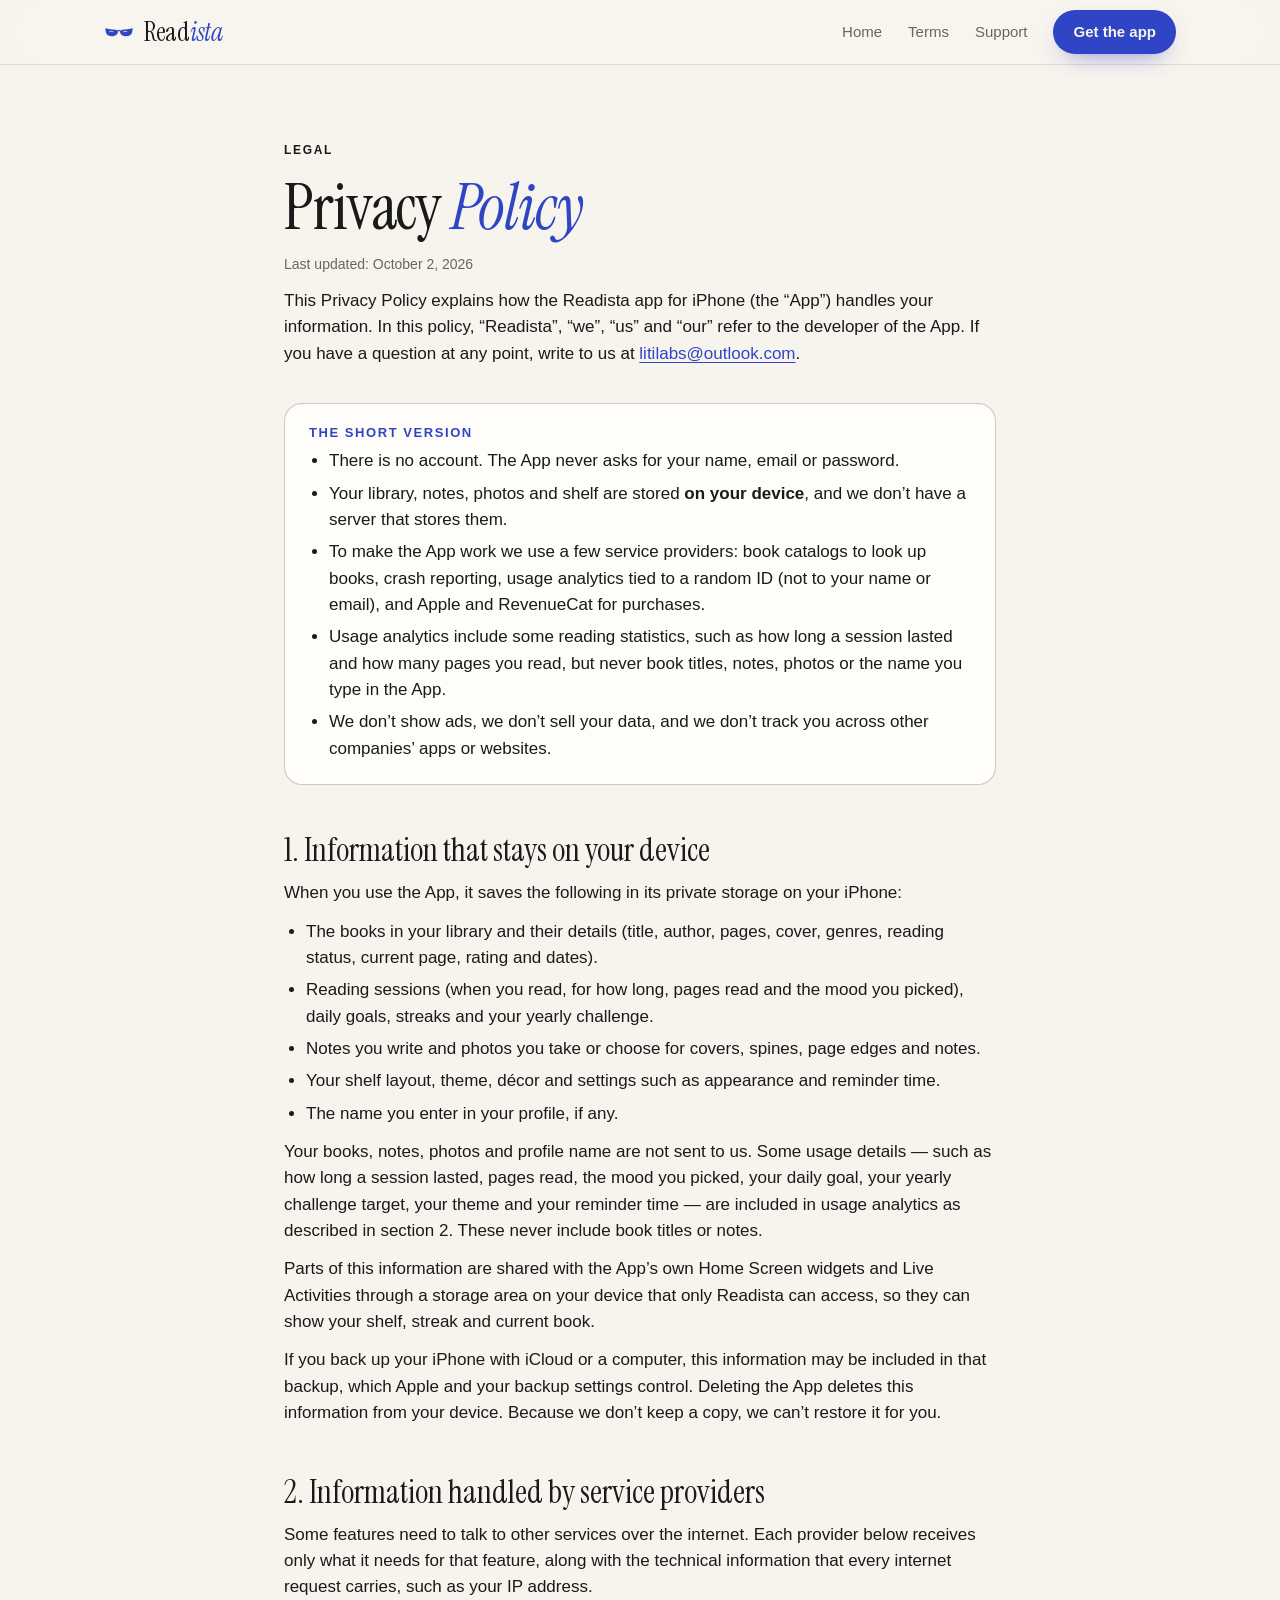
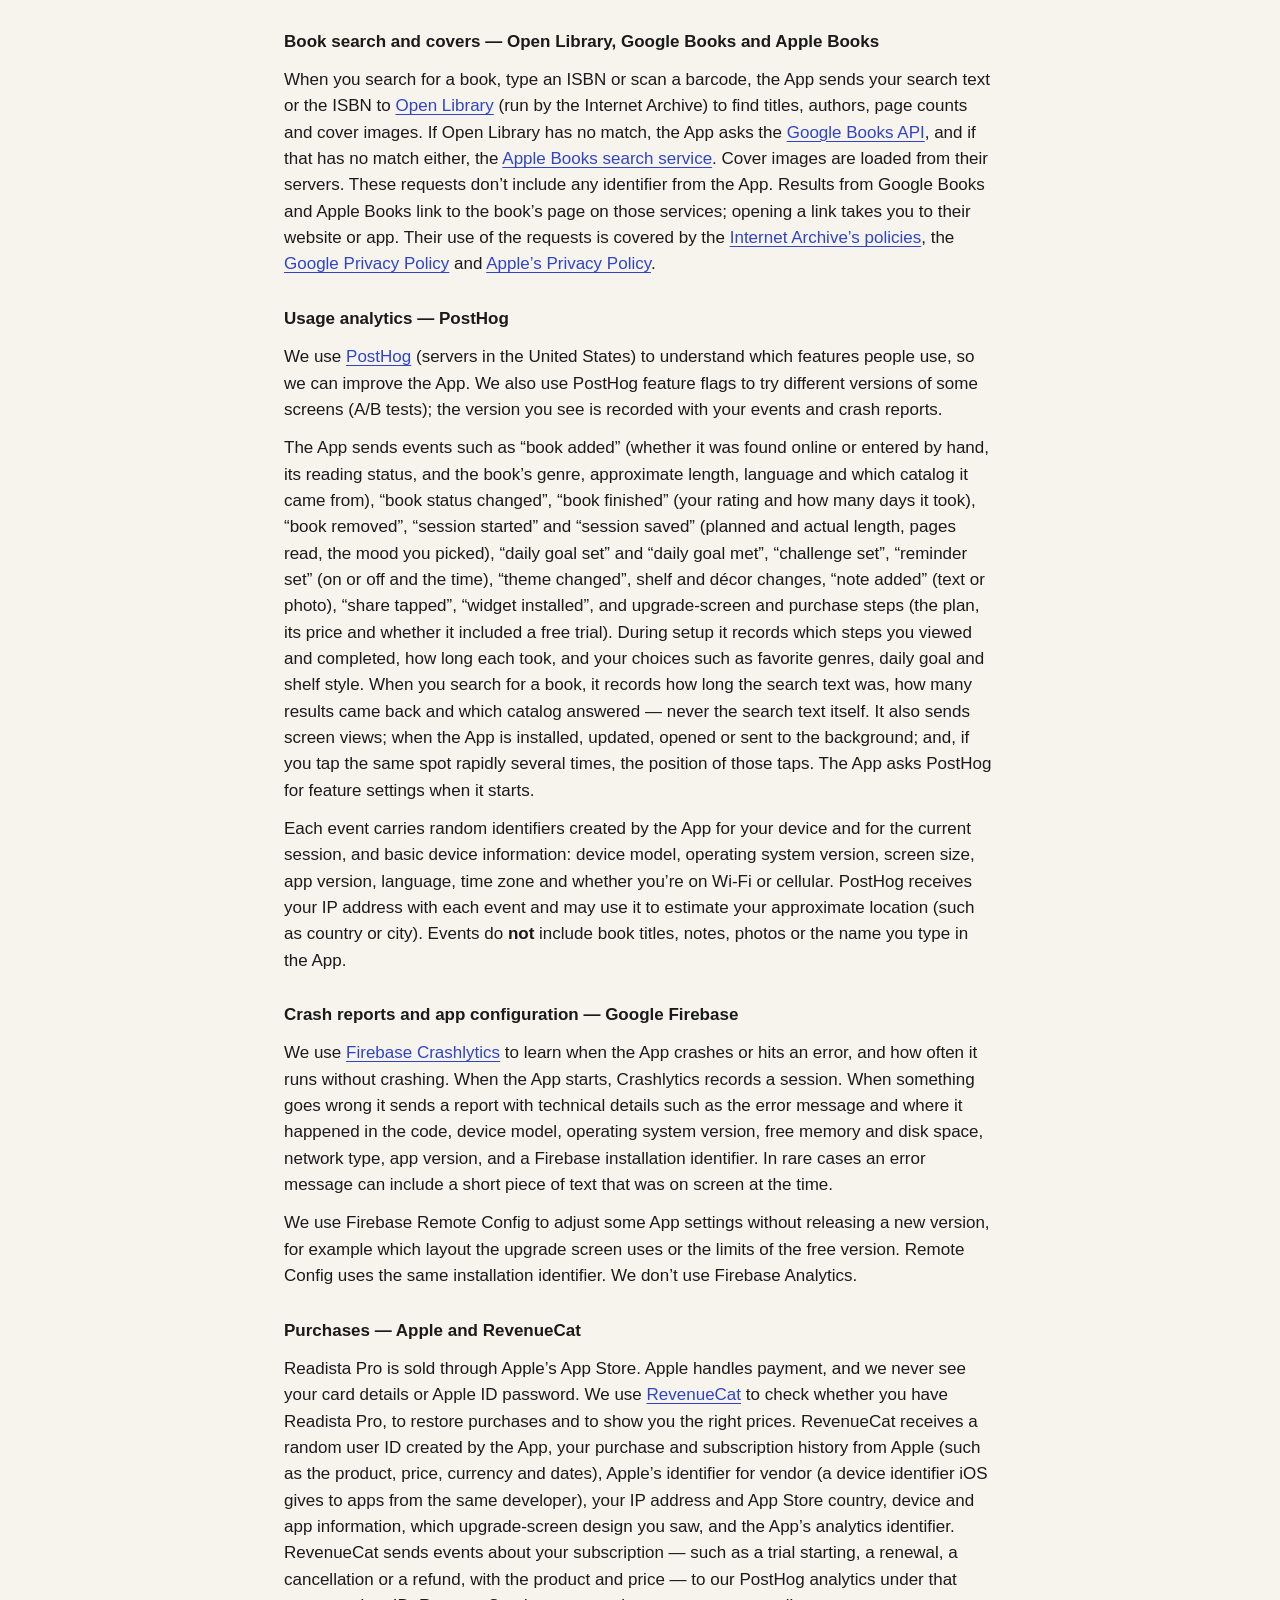
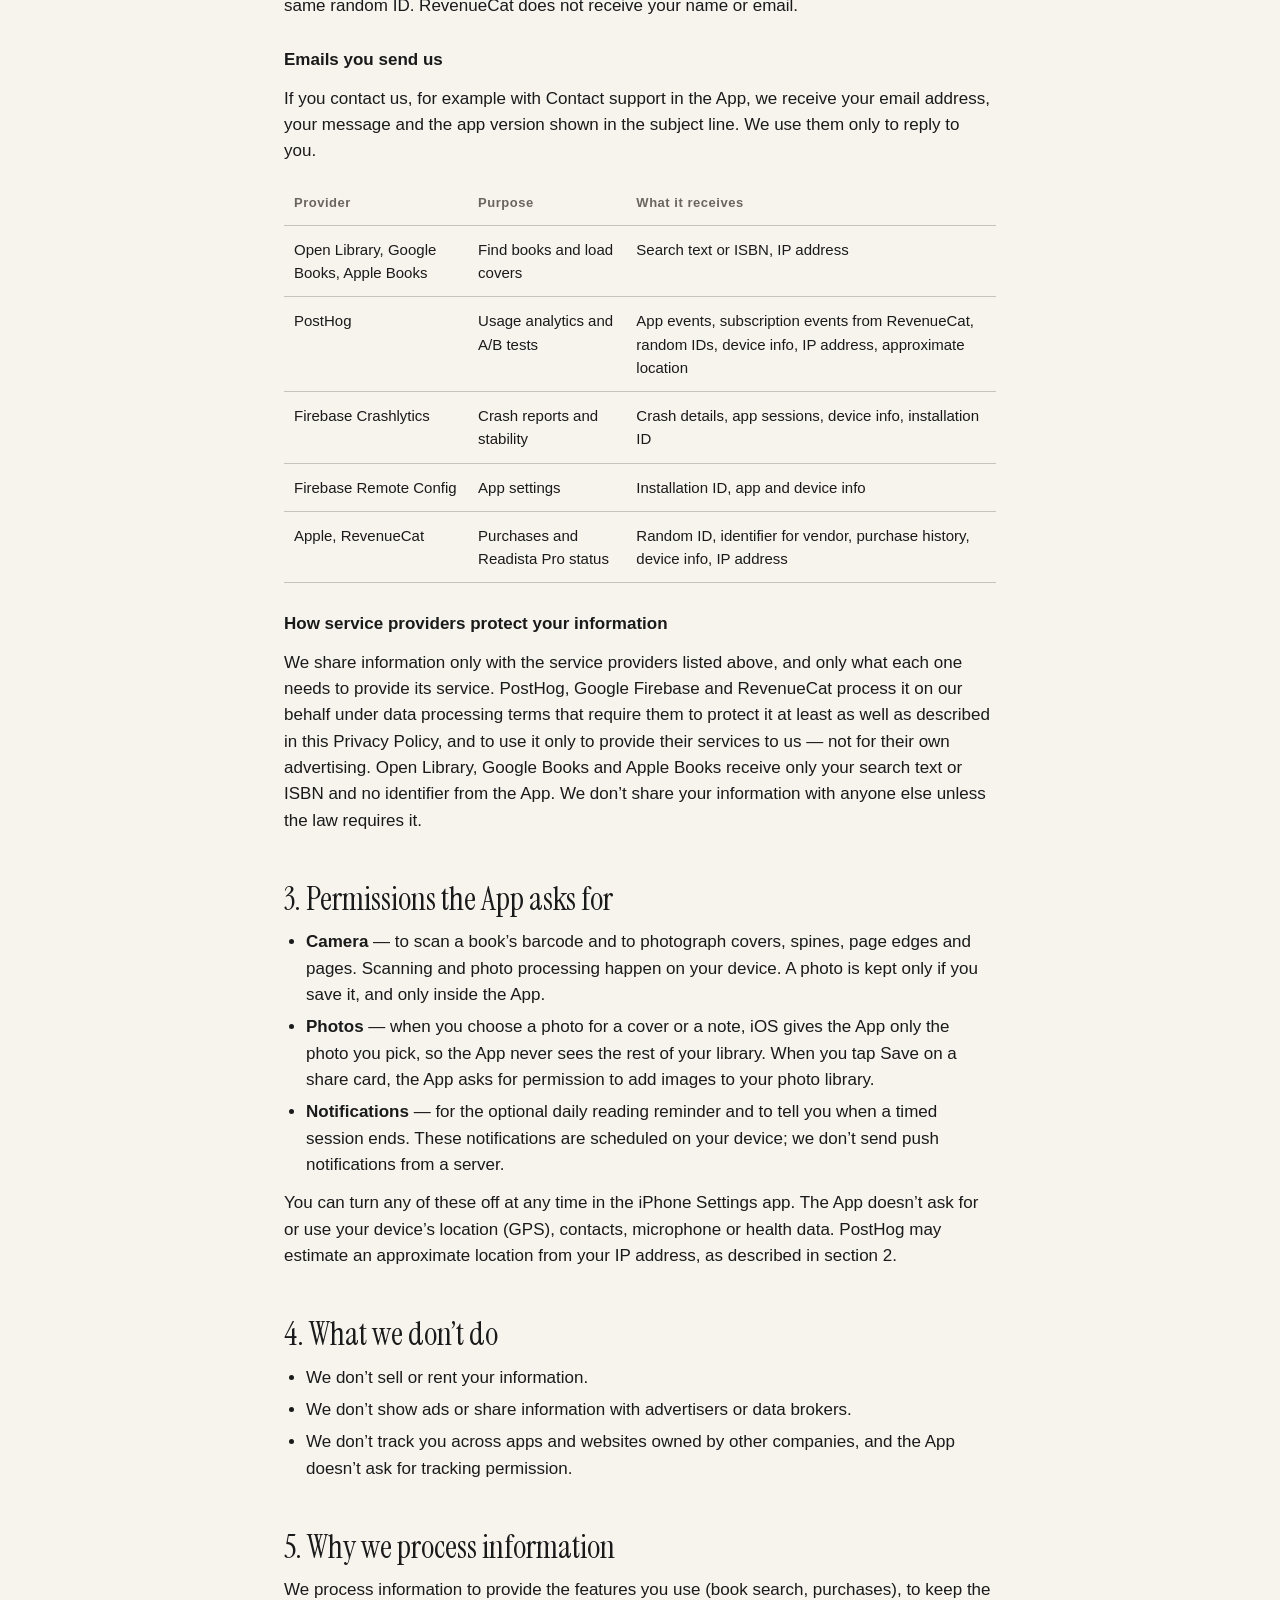
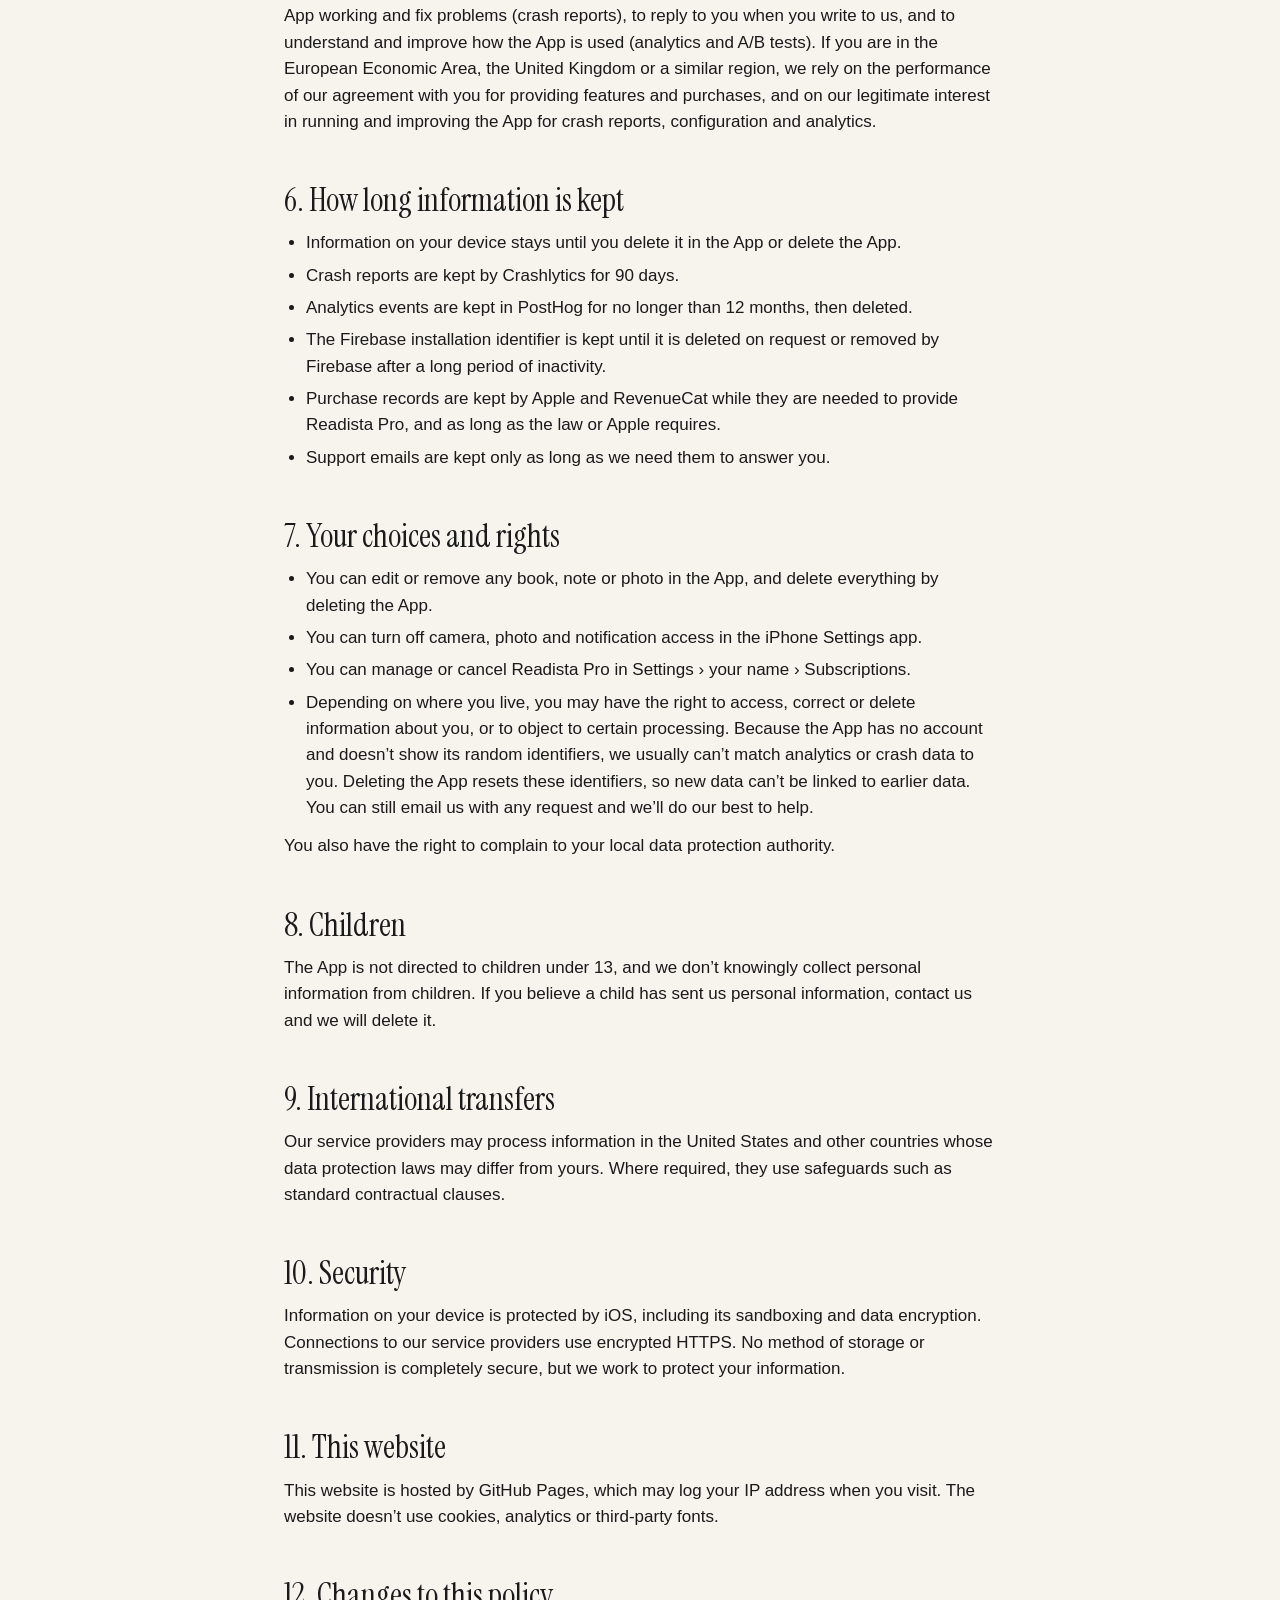
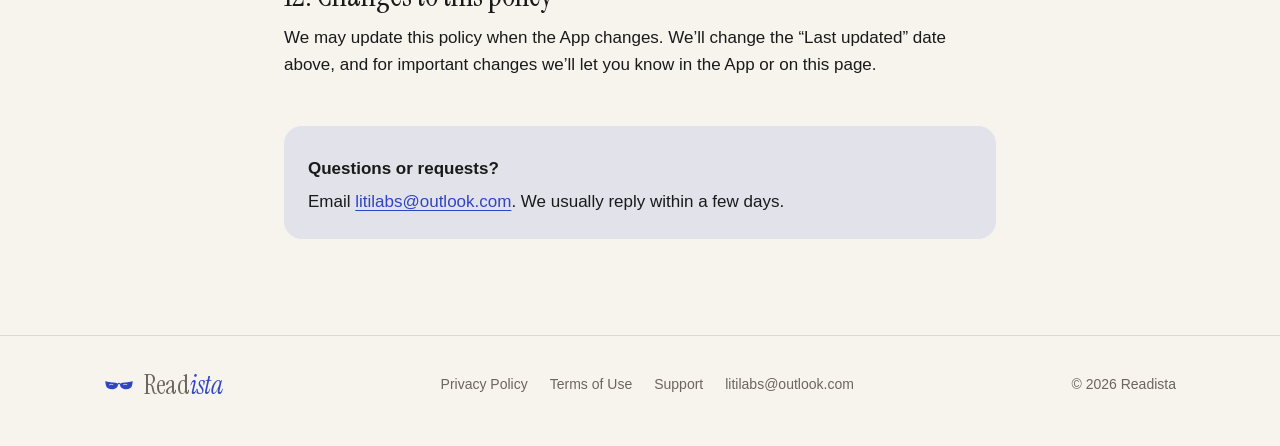
==== commit 0cd6f00f: "Privacy: mô tả đầy đủ event analytics mới (thể loại/độ dài/ngôn ngữ sách, phễu onboarding, gói mua, " ====
--- a/privacy.html
+++ b/privacy.html
@@ -41,7 +41,7 @@
     <div class="wrap">
       <p class="eyebrow eyebrow--accent">Legal</p>
       <h1>Privacy <em>Policy</em></h1>
-      <p class="updated">Last updated: October 1, 2026</p>
+      <p class="updated">Last updated: October 2, 2026</p>
 
       <p>This Privacy Policy explains how the Readista app for iPhone (the “App”) handles your information. In this policy, “Readista”, “we”, “us” and “our” refer to the developer of the App. If you have a question at any point, write to us at <a href="mailto:litilabs@outlook.com">litilabs@outlook.com</a>.</p>
 
@@ -77,7 +77,7 @@
 
       <h3>Usage analytics — PostHog</h3>
       <p>We use <a href="https://posthog.com/privacy">PostHog</a> (servers in the United States) to understand which features people use, so we can improve the App. We also use PostHog feature flags to try different versions of some screens (A/B tests); the version you see is recorded with your events and crash reports.</p>
-      <p>The App sends events such as “book added” (whether it was found online or entered by hand, and its reading status), “session started” and “session saved” (planned and actual length, pages read, the mood you picked), “daily goal set” and “daily goal met”, “challenge set”, “reminder set” (on or off and the time), “theme changed”, “note added” (text or photo), “share tapped”, “widget installed”, and upgrade-screen and purchase steps. It also sends screen views; when the App is installed, updated, opened or sent to the background; and, if you tap the same spot rapidly several times, the position of those taps. The App asks PostHog for feature settings when it starts.</p>
+      <p>The App sends events such as “book added” (whether it was found online or entered by hand, its reading status, and the book’s genre, approximate length, language and which catalog it came from), “book status changed”, “book finished” (your rating and how many days it took), “book removed”, “session started” and “session saved” (planned and actual length, pages read, the mood you picked), “daily goal set” and “daily goal met”, “challenge set”, “reminder set” (on or off and the time), “theme changed”, shelf and décor changes, “note added” (text or photo), “share tapped”, “widget installed”, and upgrade-screen and purchase steps (the plan, its price and whether it included a free trial). During setup it records which steps you viewed and completed, how long each took, and your choices such as favorite genres, daily goal and shelf style. When you search for a book, it records how long the search text was, how many results came back and which catalog answered — never the search text itself. It also sends screen views; when the App is installed, updated, opened or sent to the background; and, if you tap the same spot rapidly several times, the position of those taps. The App asks PostHog for feature settings when it starts.</p>
       <p>Each event carries random identifiers created by the App for your device and for the current session, and basic device information: device model, operating system version, screen size, app version, language, time zone and whether you’re on Wi-Fi or cellular. PostHog receives your IP address with each event and may use it to estimate your approximate location (such as country or city). Events do <strong>not</strong> include book titles, notes, photos or the name you type in the App.</p>
 
       <h3>Crash reports and app configuration — Google Firebase</h3>
